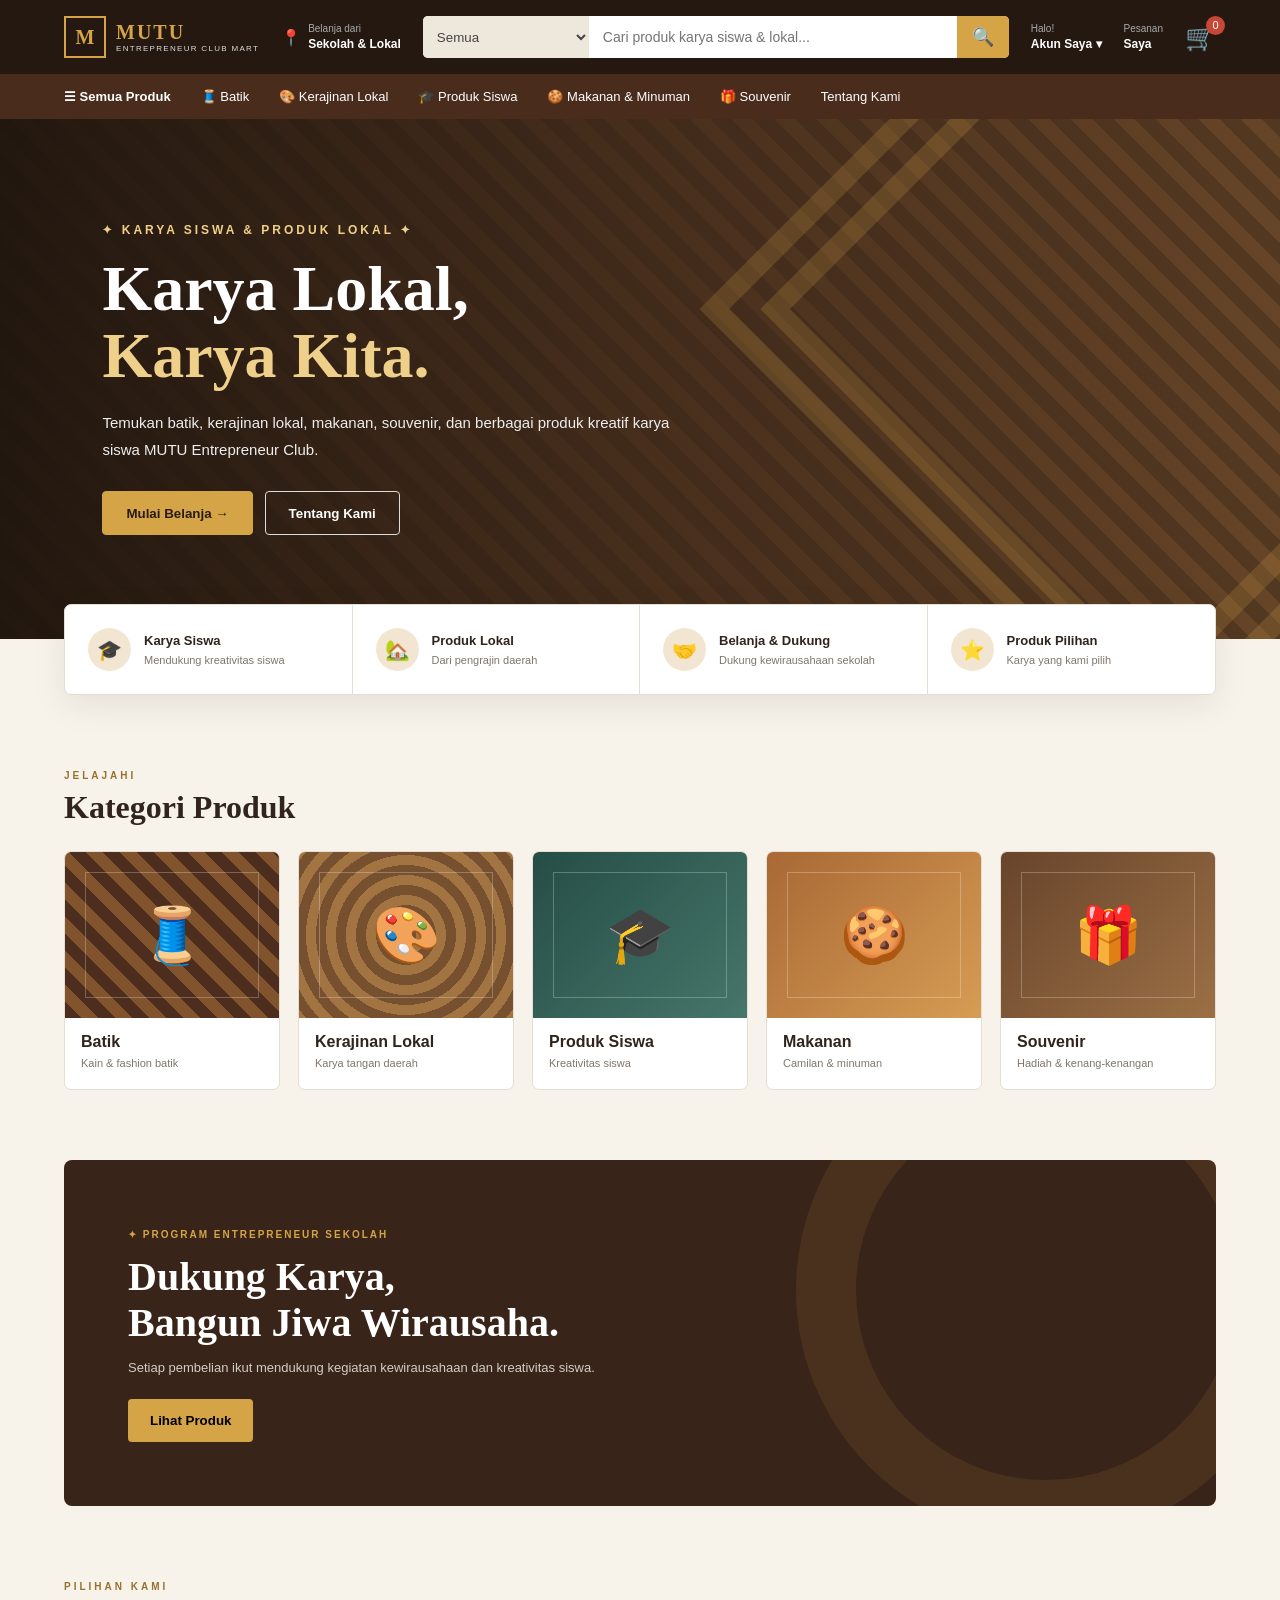
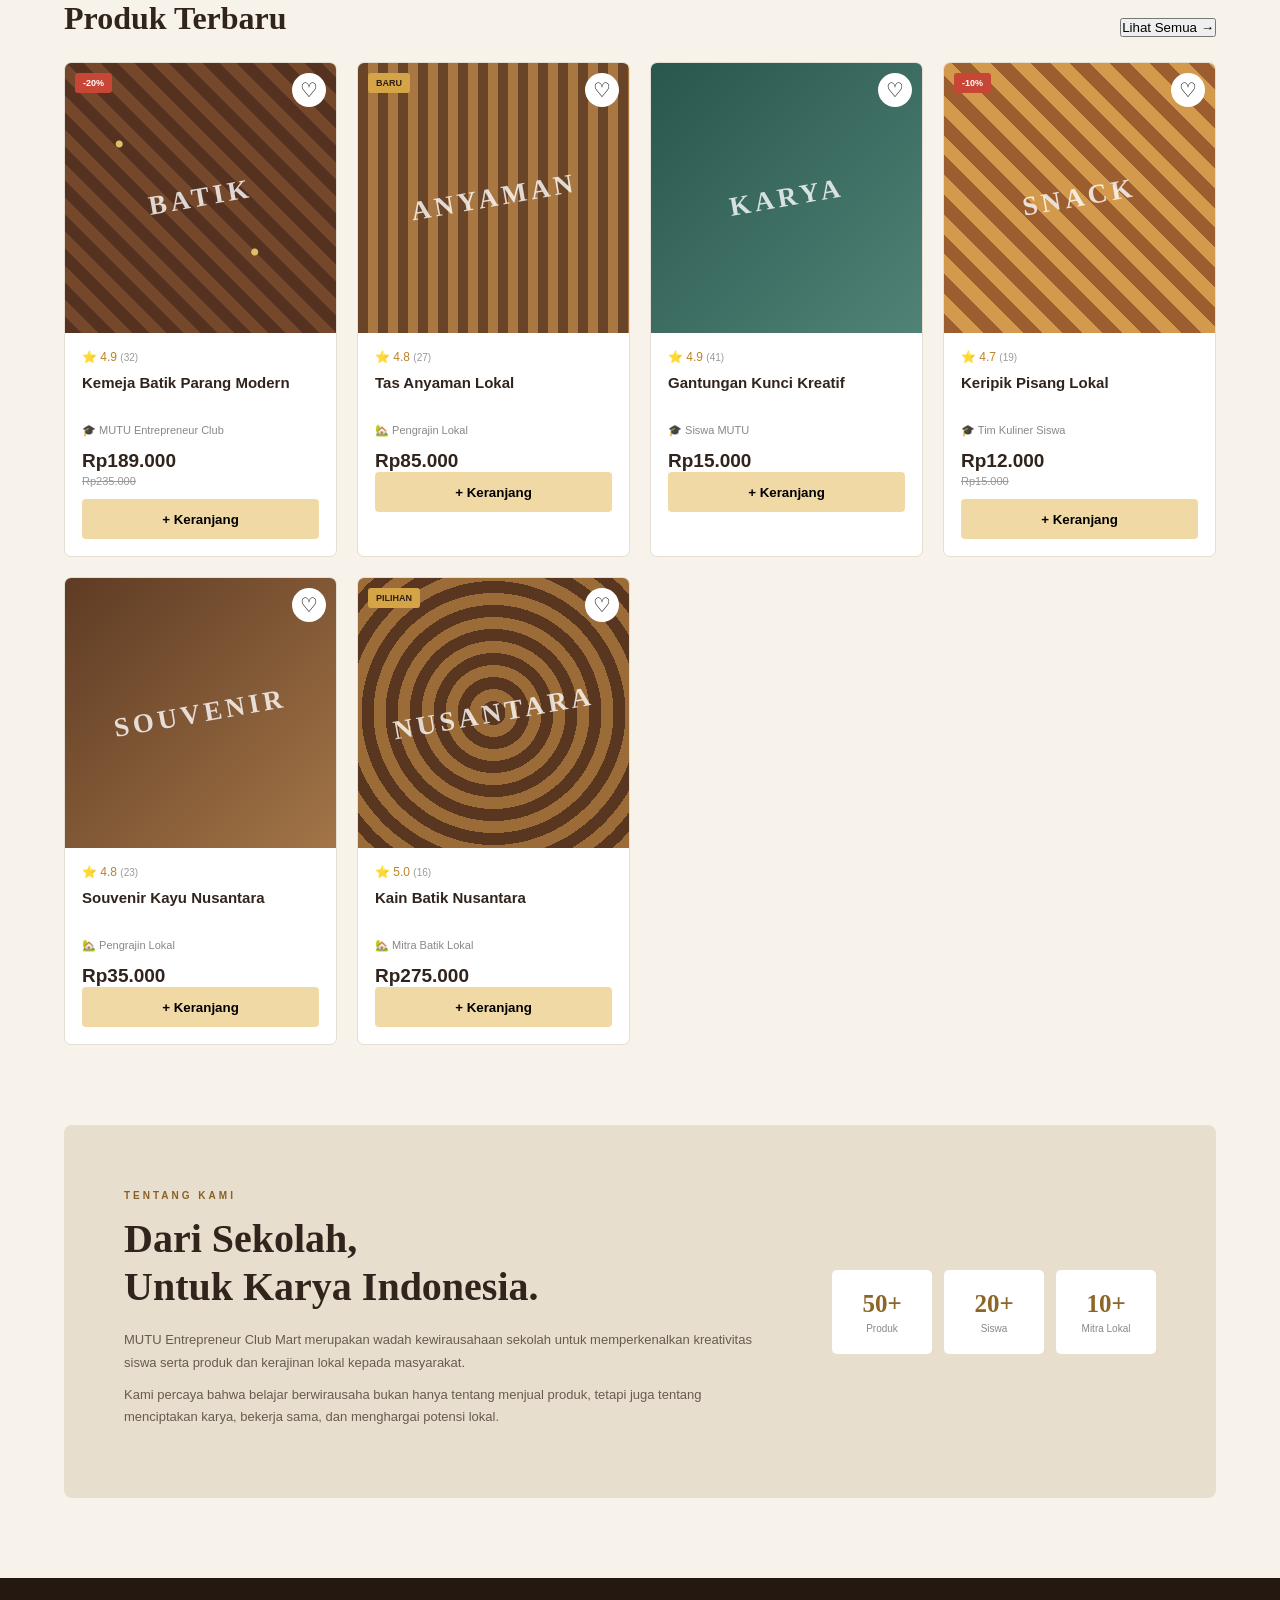
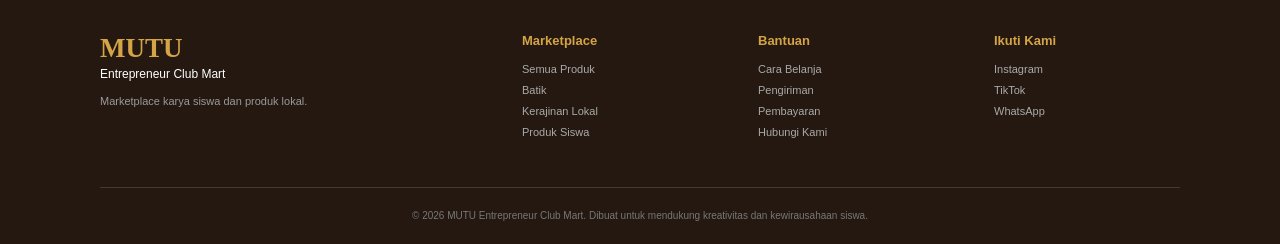
==== main.html @ e26b4f74 "Add files via upload" ====
<!DOCTYPE html>
<html lang="id">
<head>
    <meta charset="UTF-8">
    <meta name="viewport" content="width=device-width, initial-scale=1.0">

    <title>MUTU Entrepreneur Club Mart</title>

    <link rel="stylesheet" href="main.css">
</head>

<body>

<!-- ================= HEADER ================= -->

<header class="header">

    <div class="logo">
        <div class="logo-icon">M</div>

        <div>
            <h1>MUTU</h1>
            <span>ENTREPRENEUR CLUB MART</span>
        </div>
    </div>


    <div class="location">
        📍
        <div>
            <small>Belanja dari</small>
            <strong>Sekolah & Lokal</strong>
        </div>
    </div>


    <div class="search-box">

        <select id="categorySelect">

            <option value="all">
                Semua
            </option>

            <option value="batik">
                Batik
            </option>

            <option value="kerajinan">
                Kerajinan Lokal
            </option>

            <option value="siswa">
                Produk Siswa
            </option>

            <option value="makanan">
                Makanan & Minuman
            </option>

            <option value="souvenir">
                Souvenir
            </option>

        </select>

        <input
            type="text"
            id="searchInput"
            placeholder="Cari produk karya siswa & lokal..."
        >

        <button onclick="searchProducts()">
            🔍
        </button>

    </div>


    <div class="account">

        <small>Halo!</small>

        <strong>
            Akun Saya ▾
        </strong>

    </div>


    <div class="orders">

        <small>
            Pesanan
        </small>

        <strong>
            Saya
        </strong>

    </div>


    <button
        class="cart-button"
        onclick="openCart()"
    >

        🛒

        <span id="cartCount">
            0
        </span>

    </button>

</header>


<!-- ================= NAVBAR ================= -->

<nav class="navbar">

    <div
        class="nav-menu"
        onclick="scrollToSection('produk')"
    >
        ☰ Semua Produk
    </div>

    <div onclick="filterCategory('batik')">
        🧵 Batik
    </div>

    <div onclick="filterCategory('kerajinan')">
        🎨 Kerajinan Lokal
    </div>

    <div onclick="filterCategory('siswa')">
        🎓 Produk Siswa
    </div>

    <div onclick="filterCategory('makanan')">
        🍪 Makanan & Minuman
    </div>

    <div onclick="filterCategory('souvenir')">
        🎁 Souvenir
    </div>

    <div onclick="scrollToSection('tentang')">
        Tentang Kami
    </div>

</nav>


<!-- ================= HERO ================= -->

<section class="hero">

    <div class="hero-overlay"></div>

    <div class="hero-content">

        <div class="hero-label">
            ✦ KARYA SISWA & PRODUK LOKAL ✦
        </div>

        <h2>
            Karya Lokal,<br>
            <span>Karya Kita.</span>
        </h2>

        <p>
            Temukan batik, kerajinan lokal, makanan,
            souvenir, dan berbagai produk kreatif
            karya siswa MUTU Entrepreneur Club.
        </p>

        <div class="hero-buttons">

            <button
                class="primary-button"
                onclick="scrollToSection('produk')"
            >
                Mulai Belanja →
            </button>

            <button
                class="secondary-button"
                onclick="scrollToSection('tentang')"
            >
                Tentang Kami
            </button>

        </div>

    </div>

</section>


<!-- ================= FEATURES ================= -->

<section class="features">

    <div class="feature">

        <div class="feature-icon">
            🎓
        </div>

        <div>
            <strong>
                Karya Siswa
            </strong>

            <p>
                Mendukung kreativitas siswa
            </p>
        </div>

    </div>


    <div class="feature">

        <div class="feature-icon">
            🏡
        </div>

        <div>
            <strong>
                Produk Lokal
            </strong>

            <p>
                Dari pengrajin daerah
            </p>
        </div>

    </div>


    <div class="feature">

        <div class="feature-icon">
            🤝
        </div>

        <div>
            <strong>
                Belanja & Dukung
            </strong>

            <p>
                Dukung kewirausahaan sekolah
            </p>
        </div>

    </div>


    <div class="feature">

        <div class="feature-icon">
            ⭐
        </div>

        <div>
            <strong>
                Produk Pilihan
            </strong>

            <p>
                Karya yang kami pilih
            </p>
        </div>

    </div>

</section>


<!-- ================= CATEGORY ================= -->

<section class="section">

    <div class="section-title">

        <div>

            <span>
                JELAJAHI
            </span>

            <h2>
                Kategori Produk
            </h2>

        </div>

    </div>


    <div class="categories">

        <div
            class="category-card"
            onclick="filterCategory('batik')"
        >

            <div class="category-image batik-bg">
                🧵
            </div>

            <h3>
                Batik
            </h3>

            <p>
                Kain & fashion batik
            </p>

        </div>


        <div
            class="category-card"
            onclick="filterCategory('kerajinan')"
        >

            <div class="category-image craft-bg">
                🎨
            </div>

            <h3>
                Kerajinan Lokal
            </h3>

            <p>
                Karya tangan daerah
            </p>

        </div>


        <div
            class="category-card"
            onclick="filterCategory('siswa')"
        >

            <div class="category-image student-bg">
                🎓
            </div>

            <h3>
                Produk Siswa
            </h3>

            <p>
                Kreativitas siswa
            </p>

        </div>


        <div
            class="category-card"
            onclick="filterCategory('makanan')"
        >

            <div class="category-image food-bg">
                🍪
            </div>

            <h3>
                Makanan
            </h3>

            <p>
                Camilan & minuman
            </p>

        </div>


        <div
            class="category-card"
            onclick="filterCategory('souvenir')"
        >

            <div class="category-image souvenir-bg">
                🎁
            </div>

            <h3>
                Souvenir
            </h3>

            <p>
                Hadiah & kenang-kenangan
            </p>

        </div>

    </div>

</section>


<!-- ================= PROMO ================= -->

<section class="promo">

    <div class="promo-pattern"></div>

    <div class="promo-content">

        <span>
            ✦ PROGRAM ENTREPRENEUR SEKOLAH
        </span>

        <h2>
            Dukung Karya,<br>
            Bangun Jiwa Wirausaha.
        </h2>

        <p>
            Setiap pembelian ikut mendukung
            kegiatan kewirausahaan dan kreativitas
            siswa.
        </p>

        <button
            onclick="scrollToSection('produk')"
        >
            Lihat Produk
        </button>

    </div>

</section>


<!-- ================= PRODUCTS ================= -->

<section
    class="section"
    id="produk"
>

    <div class="section-title product-heading">

        <div>

            <span>
                PILIHAN KAMI
            </span>

            <h2>
                Produk Terbaru
            </h2>

        </div>

        <button
            class="view-all"
            onclick="showAllProducts()"
        >
            Lihat Semua →
        </button>

    </div>


    <div
        class="products"
        id="productList"
    >


        <!-- PRODUCT 1 -->

        <div
            class="product-card"
            data-category="batik"
            data-name="Batik Parang Modern"
        >

            <div class="product-image batik-product">

                <span class="discount">
                    -20%
                </span>

                <button
                    class="favorite"
                    onclick="toggleFavorite(this)"
                >
                    ♡
                </button>

                <div class="product-art">
                    BATIK
                </div>

            </div>

            <div class="product-info">

                <div class="rating">
                    ⭐ 4.9
                    <small>
                        (32)
                    </small>
                </div>

                <h3>
                    Kemeja Batik Parang Modern
                </h3>

                <p class="seller">
                    🎓 MUTU Entrepreneur Club
                </p>

                <div class="price">
                    Rp189.000
                </div>

                <div class="old-price">
                    Rp235.000
                </div>

                <button
                    class="add-cart"
                    onclick="addToCart(
                        'Kemeja Batik Parang Modern',
                        189000
                    )"
                >
                    + Keranjang
                </button>

            </div>

        </div>


        <!-- PRODUCT 2 -->

        <div
            class="product-card"
            data-category="kerajinan"
            data-name="Tas Anyaman Lokal"
        >

            <div class="product-image craft-product">

                <span class="new-label">
                    BARU
                </span>

                <button
                    class="favorite"
                    onclick="toggleFavorite(this)"
                >
                    ♡
                </button>

                <div class="product-art">
                    ANYAMAN
                </div>

            </div>

            <div class="product-info">

                <div class="rating">
                    ⭐ 4.8
                    <small>
                        (27)
                    </small>
                </div>

                <h3>
                    Tas Anyaman Lokal
                </h3>

                <p class="seller">
                    🏡 Pengrajin Lokal
                </p>

                <div class="price">
                    Rp85.000
                </div>

                <button
                    class="add-cart"
                    onclick="addToCart(
                        'Tas Anyaman Lokal',
                        85000
                    )"
                >
                    + Keranjang
                </button>

            </div>

        </div>


        <!-- PRODUCT 3 -->

        <div
            class="product-card"
            data-category="siswa"
            data-name="Gantungan Kunci Kreatif"
        >

            <div class="product-image student-product">

                <button
                    class="favorite"
                    onclick="toggleFavorite(this)"
                >
                    ♡
                </button>

                <div class="product-art">
                    KARYA
                </div>

            </div>

            <div class="product-info">

                <div class="rating">
                    ⭐ 4.9
                    <small>
                        (41)
                    </small>
                </div>

                <h3>
                    Gantungan Kunci Kreatif
                </h3>

                <p class="seller">
                    🎓 Siswa MUTU
                </p>

                <div class="price">
                    Rp15.000
                </div>

                <button
                    class="add-cart"
                    onclick="addToCart(
                        'Gantungan Kunci Kreatif',
                        15000
                    )"
                >
                    + Keranjang
                </button>

            </div>

        </div>


        <!-- PRODUCT 4 -->

        <div
            class="product-card"
            data-category="makanan"
            data-name="Keripik Pisang Lokal"
        >

            <div class="product-image food-product">

                <span class="discount">
                    -10%
                </span>

                <button
                    class="favorite"
                    onclick="toggleFavorite(this)"
                >
                    ♡
                </button>

                <div class="product-art">
                    SNACK
                </div>

            </div>

            <div class="product-info">

                <div class="rating">
                    ⭐ 4.7
                    <small>
                        (19)
                    </small>
                </div>

                <h3>
                    Keripik Pisang Lokal
                </h3>

                <p class="seller">
                    🎓 Tim Kuliner Siswa
                </p>

                <div class="price">
                    Rp12.000
                </div>

                <div class="old-price">
                    Rp15.000
                </div>

                <button
                    class="add-cart"
                    onclick="addToCart(
                        'Keripik Pisang Lokal',
                        12000
                    )"
                >
                    + Keranjang
                </button>

            </div>

        </div>


        <!-- PRODUCT 5 -->

        <div
            class="product-card"
            data-category="souvenir"
            data-name="Souvenir Kayu"
        >

            <div class="product-image souvenir-product">

                <button
                    class="favorite"
                    onclick="toggleFavorite(this)"
                >
                    ♡
                </button>

                <div class="product-art">
                    SOUVENIR
                </div>

            </div>

            <div class="product-info">

                <div class="rating">
                    ⭐ 4.8
                    <small>
                        (23)
                    </small>
                </div>

                <h3>
                    Souvenir Kayu Nusantara
                </h3>

                <p class="seller">
                    🏡 Pengrajin Lokal
                </p>

                <div class="price">
                    Rp35.000
                </div>

                <button
                    class="add-cart"
                    onclick="addToCart(
                        'Souvenir Kayu Nusantara',
                        35000
                    )"
                >
                    + Keranjang
                </button>

            </div>

        </div>


        <!-- PRODUCT 6 -->

        <div
            class="product-card"
            data-category="batik"
            data-name="Kain Batik Nusantara"
        >

            <div class="product-image batik2-product">

                <span class="new-label">
                    PILIHAN
                </span>

                <button
                    class="favorite"
                    onclick="toggleFavorite(this)"
                >
                    ♡
                </button>

                <div class="product-art">
                    NUSANTARA
                </div>

            </div>

            <div class="product-info">

                <div class="rating">
                    ⭐ 5.0
                    <small>
                        (16)
                    </small>
                </div>

                <h3>
                    Kain Batik Nusantara
                </h3>

                <p class="seller">
                    🏡 Mitra Batik Lokal
                </p>

                <div class="price">
                    Rp275.000
                </div>

                <button
                    class="add-cart"
                    onclick="addToCart(
                        'Kain Batik Nusantara',
                        275000
                    )"
                >
                    + Keranjang
                </button>

            </div>

        </div>


    </div>

</section>


<!-- ================= ABOUT ================= -->

<section
    class="about"
    id="tentang"
>

    <div class="about-content">

        <span>
            TENTANG KAMI
        </span>

        <h2>
            Dari Sekolah,<br>
            Untuk Karya Indonesia.
        </h2>

        <p>
            MUTU Entrepreneur Club Mart merupakan wadah
            kewirausahaan sekolah untuk memperkenalkan
            kreativitas siswa serta produk dan kerajinan
            lokal kepada masyarakat.
        </p>

        <p>
            Kami percaya bahwa belajar berwirausaha bukan
            hanya tentang menjual produk, tetapi juga tentang
            menciptakan karya, bekerja sama, dan menghargai
            potensi lokal.
        </p>

    </div>

    <div class="about-stats">

        <div>
            <strong>
                50+
            </strong>

            <span>
                Produk
            </span>
        </div>

        <div>
            <strong>
                20+
            </strong>

            <span>
                Siswa
            </span>
        </div>

        <div>
            <strong>
                10+
            </strong>

            <span>
                Mitra Lokal
            </span>
        </div>

    </div>

</section>


<!-- ================= FOOTER ================= -->

<footer>

    <div class="footer-main">

        <div class="footer-brand">

            <h2>
                MUTU
            </h2>

            <p>
                Entrepreneur Club Mart
            </p>

            <small>
                Marketplace karya siswa
                dan produk lokal.
            </small>

        </div>


        <div>

            <h3>
                Marketplace
            </h3>

            <a href="#">
                Semua Produk
            </a>

            <a href="#">
                Batik
            </a>

            <a href="#">
                Kerajinan Lokal
            </a>

            <a href="#">
                Produk Siswa
            </a>

        </div>


        <div>

            <h3>
                Bantuan
            </h3>

            <a href="#">
                Cara Belanja
            </a>

            <a href="#">
                Pengiriman
            </a>

            <a href="#">
                Pembayaran
            </a>

            <a href="#">
                Hubungi Kami
            </a>

        </div>


        <div>

            <h3>
                Ikuti Kami
            </h3>

            <a href="#">
                Instagram
            </a>

            <a href="#">
                TikTok
            </a>

            <a href="#">
                WhatsApp
            </a>

        </div>

    </div>


    <div class="footer-bottom">

        © 2026 MUTU Entrepreneur Club Mart.
        Dibuat untuk mendukung kreativitas dan
        kewirausahaan siswa.

    </div>

</footer>


<!-- ================= CART ================= -->

<div
    class="cart-modal"
    id="cartModal"
>

    <div class="cart-panel">

        <div class="cart-header">

            <h2>
                🛒 Keranjang
            </h2>

            <button onclick="closeCart()">
                ✕
            </button>

        </div>


        <div
            class="cart-items"
            id="cartItems"
        >

            <div class="empty-cart">

                <div>
                    🛒
                </div>

                <p>
                    Keranjang masih kosong.
                </p>

            </div>

        </div>


        <div class="cart-footer">

            <div class="cart-total">

                <span>
                    Total
                </span>

                <strong id="cartTotal">
                    Rp0
                </strong>

            </div>

            <button
                class="checkout"
                onclick="checkout()"
            >
                Lanjut Checkout
            </button>

        </div>

    </div>

</div>


<script src="main.js"></script>

</body>
</html>
---- main.css ----
* {
    margin: 0;
    padding: 0;
    box-sizing: border-box;
}

:root {
    --dark: #241810;
    --brown: #4a2c1d;
    --brown-light: #70452d;
    --gold: #d5a447;
    --gold-light: #efd08a;
    --cream: #f7f3eb;
    --white: #ffffff;
    --text: #30241c;
    --muted: #81766c;
    --border: #e5ded4;
}

html {
    scroll-behavior: smooth;
}

body {
    font-family: Arial, Helvetica, sans-serif;
    background: var(--cream);
    color: var(--text);
    overflow-x: hidden;
}

button,
input,
select {
    font-family: inherit;
}

button {
    -webkit-tap-highlight-color: transparent;
}

img {
    max-width: 100%;
    display: block;
}


/* =====================================================
   HEADER
===================================================== */

.header {
    min-height: 74px;

    background: var(--dark);
    color: white;

    display: flex;
    align-items: center;

    gap: 22px;

    padding: 12px clamp(15px, 5vw, 70px);
}


/* LOGO */

.logo {
    display: flex;
    align-items: center;
    gap: 10px;

    flex-shrink: 0;
}

.logo-icon {
    width: 42px;
    height: 42px;

    border: 2px solid var(--gold);

    color: var(--gold);

    display: flex;
    align-items: center;
    justify-content: center;

    font-family: Georgia, serif;
    font-weight: bold;
    font-size: 20px;
}

.logo h1 {
    font-family: Georgia, serif;

    font-size: 20px;

    color: var(--gold);

    letter-spacing: 2px;
}

.logo span {
    display: block;

    font-size: 8px;

    letter-spacing: 1.3px;

    color: #ddd;

    white-space: nowrap;
}


/* LOCATION */

.location {
    display: flex;

    align-items: center;

    gap: 7px;

    white-space: nowrap;

    flex-shrink: 0;
}

.location small,
.account small,
.orders small {
    display: block;

    color: #aaa;

    font-size: 10px;
}

.location strong,
.account strong,
.orders strong {
    font-size: 12px;
}


/* SEARCH */

.search-box {
    height: 42px;

    flex: 1;

    min-width: 150px;

    background: white;

    display: flex;

    border-radius: 5px;

    overflow: hidden;
}

.search-box select {
    border: none;

    background: #eee8dc;

    padding: 0 10px;

    color: #444;

    outline: none;

    cursor: pointer;
}

.search-box input {
    flex: 1;

    min-width: 0;

    border: none;

    outline: none;

    padding: 0 14px;

    font-size: 14px;
}

.search-box button {
    width: 52px;

    flex-shrink: 0;

    border: none;

    background: var(--gold);

    cursor: pointer;

    font-size: 18px;
}

.search-box button:hover {
    background: var(--gold-light);
}


/* ACCOUNT */

.account,
.orders {
    white-space: nowrap;

    flex-shrink: 0;
}


/* CART */

.cart-button {
    position: relative;

    background: none;

    border: none;

    color: white;

    font-size: 25px;

    cursor: pointer;

    flex-shrink: 0;
}

.cart-button span {
    position: absolute;

    top: -7px;
    right: -9px;

    width: 19px;
    height: 19px;

    background: #c74736;

    color: white;

    border-radius: 50%;

    font-size: 11px;

    display: flex;
    align-items: center;
    justify-content: center;
}


/* =====================================================
   NAVBAR
===================================================== */

.navbar {
    min-height: 45px;

    background: var(--brown);

    color: white;

    display: flex;

    align-items: center;

    gap: 30px;

    padding: 0 clamp(15px, 5vw, 70px);

    font-size: 13px;

    overflow-x: auto;

    white-space: nowrap;

    scrollbar-width: none;
}

.navbar::-webkit-scrollbar {
    display: none;
}

.navbar div {
    cursor: pointer;

    padding: 14px 0;
}

.navbar div:hover {
    color: var(--gold-light);
}

.nav-menu {
    font-weight: bold;
}


/* =====================================================
   HERO
===================================================== */

.hero {
    min-height: clamp(360px, 45vw, 520px);

    position: relative;

    overflow: hidden;

    display: flex;

    align-items: center;

    padding:
        clamp(45px, 7vw, 80px)
        clamp(20px, 8vw, 120px);

    color: white;

    background:
        linear-gradient(
            90deg,
            rgba(31, 21, 14, .96),
            rgba(53, 34, 22, .75),
            rgba(60, 40, 25, .35)
        ),
        repeating-linear-gradient(
            45deg,
            #604126 0px,
            #604126 15px,
            #7d542f 15px,
            #7d542f 30px
        );
}

.hero::after {
    content: "";

    position: absolute;

    width: clamp(300px, 40vw, 600px);
    height: clamp(300px, 40vw, 600px);

    right: -15%;
    top: -25%;

    border: clamp(35px, 5vw, 70px)
        double
        rgba(213, 164, 71, .2);

    transform: rotate(45deg);
}

.hero-content {
    width: 100%;

    max-width: 650px;

    position: relative;

    z-index: 2;
}

.hero-label {
    color: var(--gold-light);

    font-size: clamp(9px, 1vw, 12px);

    letter-spacing: clamp(1.5px, .3vw, 3px);

    font-weight: bold;

    margin-bottom: 18px;
}

.hero h2 {
    font-family: Georgia, serif;

    font-size: clamp(38px, 5vw, 64px);

    line-height: 1.05;

    margin-bottom: 20px;
}

.hero h2 span {
    color: var(--gold-light);
}

.hero p {
    max-width: 570px;

    line-height: 1.8;

    color: #eee;

    font-size: clamp(13px, 1.3vw, 15px);

    margin-bottom: 28px;
}

.hero-buttons {
    display: flex;

    flex-wrap: wrap;

    gap: 12px;
}

.primary-button,
.secondary-button {
    min-height: 44px;

    padding: 12px 23px;

    border-radius: 4px;

    cursor: pointer;

    font-weight: bold;
}

.primary-button {
    background: var(--gold);

    border: 1px solid var(--gold);

    color: #281b11;
}

.secondary-button {
    background: transparent;

    border: 1px solid #ddd;

    color: white;
}


/* =====================================================
   FEATURES
===================================================== */

.features {
    width: min(90%, 1250px);

    margin: -35px auto 50px;

    background: white;

    position: relative;

    z-index: 5;

    display: grid;

    grid-template-columns: repeat(4, 1fr);

    border-radius: 7px;

    box-shadow:
        0 10px 35px rgba(0,0,0,.08);

    border: 1px solid var(--border);

    overflow: hidden;
}

.feature {
    display: flex;

    align-items: center;

    gap: 13px;

    padding: 23px;

    border-right: 1px solid var(--border);
}

.feature:last-child {
    border-right: none;
}

.feature-icon {
    width: 43px;
    height: 43px;

    flex-shrink: 0;

    background: #f2e6d2;

    border-radius: 50%;

    display: flex;

    align-items: center;
    justify-content: center;

    font-size: 20px;
}

.feature strong {
    font-size: 13px;
}

.feature p {
    color: var(--muted);

    font-size: 11px;

    margin-top: 4px;

    line-height: 1.4;
}


/* =====================================================
   SECTION
===================================================== */

.section {
    width: min(90%, 1250px);

    margin:
        clamp(40px, 6vw, 70px)
        auto;
}

.section-title {
    display: flex;

    justify-content: space-between;

    align-items: end;

    gap: 20px;

    margin-bottom: 25px;
}

.section-title span {
    color: #98702f;

    font-size: 10px;

    font-weight: bold;

    letter-spacing: 3px;
}

.section-title h2 {
    font-family: Georgia, serif;

    font-size: clamp(25px, 3vw, 32px);

    margin-top: 6px;
}


/* =====================================================
   CATEGORIES
===================================================== */

.categories {
    display: grid;

    grid-template-columns:
        repeat(5, minmax(0, 1fr));

    gap: 18px;
}

.category-card {
    min-width: 0;

    background: white;

    border: 1px solid var(--border);

    border-radius: 7px;

    overflow: hidden;

    cursor: pointer;

    transition: .25s;
}

.category-card:hover {
    transform: translateY(-5px);

    box-shadow:
        0 12px 30px rgba(0,0,0,.09);
}

.category-image {
    height: clamp(130px, 13vw, 170px);

    display: flex;

    align-items: center;

    justify-content: center;

    font-size: clamp(42px, 5vw, 55px);

    position: relative;
}

.category-image::after {
    content: "";

    position: absolute;

    inset: 20px;

    border: 1px solid rgba(255,255,255,.25);
}

.batik-bg {
    background:
        repeating-linear-gradient(
            45deg,
            #4d2d1d 0 12px,
            #81542d 12px 24px
        );
}

.craft-bg {
    background:
        repeating-radial-gradient(
            circle,
            #76502f 0 10px,
            #a17442 10px 20px
        );
}

.student-bg {
    background:
        linear-gradient(
            135deg,
            #244d46,
            #47766a
        );
}

.food-bg {
    background:
        linear-gradient(
            135deg,
            #a96835,
            #d69d54
        );
}

.souvenir-bg {
    background:
        linear-gradient(
            135deg,
            #68442b,
            #9b7045
        );
}

.category-card h3 {
    font-size: 16px;

    padding: 15px 16px 4px;
}

.category-card p {
    color: var(--muted);

    font-size: 11px;

    padding: 0 16px 17px;

    line-height: 1.5;
}


/* =====================================================
   PROMO
===================================================== */

.promo {
    width: min(90%, 1250px);

    min-height: 300px;

    margin: 60px auto;

    position: relative;

    overflow: hidden;

    border-radius: 8px;

    background: #392419;

    color: white;

    display: flex;

    align-items: center;

    padding:
        clamp(35px, 5vw, 65px);
}

.promo-pattern {
    position: absolute;

    right: -80px;
    top: -120px;

    width: 500px;
    height: 500px;

    border-radius: 50%;

    border: 60px solid rgba(213,164,71,.1);
}

.promo-content {
    position: relative;

    z-index: 2;
}

.promo-content span {
    color: var(--gold);

    font-size: 10px;

    letter-spacing: 2px;

    font-weight: bold;
}

.promo-content h2 {
    font-family: Georgia, serif;

    font-size: clamp(28px, 4vw, 40px);

    line-height: 1.15;

    margin: 12px 0;
}

.promo-content p {
    color: #d4cdc6;

    max-width: 500px;

    line-height: 1.6;

    font-size: 13px;

    margin-bottom: 20px;
}

.promo-content button {
    min-height: 43px;

    border: none;

    background: var(--gold);

    padding: 12px 22px;

    border-radius: 4px;

    font-weight: bold;

    cursor: pointer;
}


/* =====================================================
   PRODUCTS
===================================================== */

.products {
    display: grid;

    grid-template-columns:
        repeat(4, minmax(0, 1fr));

    gap: 20px;
}

.product-card {
    min-width: 0;

    background: white;

    border: 1px solid var(--border);

    border-radius: 7px;

    overflow: hidden;

    transition: .25s;
}

.product-card:hover {
    transform: translateY(-4px);

    box-shadow:
        0 12px 30px rgba(0,0,0,.08);
}

.product-image {
    height: clamp(210px, 23vw, 270px);

    position: relative;

    display: flex;

    align-items: center;

    justify-content: center;

    overflow: hidden;
}

.batik-product {
    background:
        radial-gradient(
            circle at 20% 30%,
            #e0bd69 3px,
            transparent 4px
        ),
        radial-gradient(
            circle at 70% 70%,
            #e0bd69 3px,
            transparent 4px
        ),
        repeating-linear-gradient(
            45deg,
            #55321f 0 12px,
            #76482b 12px 24px
        );
}

.craft-product {
    background:
        repeating-linear-gradient(
            90deg,
            #694426 0 10px,
            #a97842 10px 20px
        );
}

.student-product {
    background:
        linear-gradient(
            135deg,
            #29564e,
            #508376
        );
}

.food-product {
    background:
        repeating-linear-gradient(
            45deg,
            #9c5e2e 0 14px,
            #d39a4d 14px 28px
        );
}

.souvenir-product {
    background:
        linear-gradient(
            135deg,
            #5e3b24,
            #a37547
        );
}

.batik2-product {
    background:
        repeating-radial-gradient(
            circle,
            #593620 0 12px,
            #9b6c37 12px 24px
        );
}

.product-art {
    color: rgba(255,255,255,.8);

    font-family: Georgia, serif;

    font-size: clamp(20px, 2.5vw, 27px);

    font-weight: bold;

    letter-spacing: 4px;

    transform: rotate(-10deg);

    text-align: center;
}

.discount,
.new-label {
    position: absolute;

    top: 10px;
    left: 10px;

    padding: 5px 8px;

    border-radius: 3px;

    font-size: 9px;

    font-weight: bold;

    z-index: 2;
}

.discount {
    background: #c84636;

    color: white;
}

.new-label {
    background: var(--gold);

    color: #302012;
}

.favorite {
    position: absolute;

    top: 10px;
    right: 10px;

    width: 34px;
    height: 34px;

    border-radius: 50%;

    border: none;

    background: white;

    font-size: 20px;

    cursor: pointer;

    z-index: 3;
}

.favorite.active {
    color: #c74736;
}

.product-info {
    padding: 17px;
}

.rating {
    color: #bd8326;

    font-size: 12px;

    margin-bottom: 8px;
}

.rating small {
    color: #999;
}

.product-info h3 {
    font-size: 15px;

    line-height: 1.4;

    min-height: 43px;
}

.seller {
    color: #888;

    font-size: 11px;

    margin: 8px 0 12px;

    line-height: 1.4;
}

.price {
    font-size: 19px;

    font-weight: bold;

    color: #30241c;
}

.old-price {
    color: #999;

    text-decoration: line-through;

    font-size: 11px;

    margin: 3px 0 12px;
}

.add-cart {
    width: 100%;

    min-height: 40px;

    padding: 9px;

    background: #f0d9a5;

    border: none;

    border-radius: 4px;

    font-weight: bold;

    cursor: pointer;

    transition: .2s;
}

.add-cart:hover {
    background: var(--gold);
}


/* =====================================================
   ABOUT
===================================================== */

.about {
    width: min(90%, 1250px);

    margin: 80px auto;

    background: #e8dece;

    border-radius: 8px;

    padding:
        clamp(30px, 5vw, 60px);

    display: flex;

    justify-content: space-between;

    align-items: center;

    gap: 50px;
}

.about-content {
    max-width: 650px;
}

.about-content > span {
    color: #896126;

    font-size: 10px;

    font-weight: bold;

    letter-spacing: 3px;
}

.about-content h2 {
    font-family: Georgia, serif;

    font-size: clamp(29px, 4vw, 40px);

    line-height: 1.2;

    margin: 12px 0 18px;
}

.about-content p {
    color: #675b50;

    line-height: 1.7;

    font-size: 13px;

    margin-bottom: 10px;
}

.about-stats {
    display: grid;

    grid-template-columns:
        repeat(3, 1fr);

    gap: 12px;

    flex-shrink: 0;
}

.about-stats div {
    min-width: 100px;

    text-align: center;

    background: white;

    padding: 20px 12px;

    border-radius: 5px;
}

.about-stats strong {
    display: block;

    color: #8d6526;

    font-family: Georgia, serif;

    font-size: 25px;
}

.about-stats span {
    display: block;

    color: #888;

    font-size: 10px;

    margin-top: 5px;
}


/* =====================================================
   FOOTER
===================================================== */

footer {
    background: var(--dark);

    color: white;

    margin-top: 80px;

    padding:
        55px
        clamp(20px, 8vw, 100px)
        20px;
}

.footer-main {
    display: grid;

    grid-template-columns:
        2fr 1fr 1fr 1fr;

    gap: 50px;

    padding-bottom: 40px;
}

.footer-brand h2 {
    color: var(--gold);

    font-family: Georgia, serif;

    font-size: 27px;
}

.footer-brand p {
    color: white;

    font-size: 12px;

    margin: 3px 0 10px;
}

.footer-brand small {
    color: #999;

    font-size: 11px;
}

footer h3 {
    color: var(--gold);

    font-size: 13px;

    margin-bottom: 15px;
}

footer a {
    display: block;

    color: #aaa;

    text-decoration: none;

    font-size: 11px;

    margin: 9px 0;
}

footer a:hover {
    color: white;
}

.footer-bottom {
    border-top: 1px solid #49382c;

    padding-top: 20px;

    text-align: center;

    color: #777;

    font-size: 10px;

    line-height: 1.6;
}


/* =====================================================
   CART
===================================================== */

.cart-modal {
    display: none;

    position: fixed;

    inset: 0;

    background: rgba(0,0,0,.6);

    z-index: 100;
}

.cart-panel {
    width: min(430px, 100%);

    height: 100%;

    background: white;

    position: absolute;

    right: 0;

    top: 0;

    display: flex;

    flex-direction: column;
}

.cart-header {
    padding: 22px;

    border-bottom: 1px solid var(--border);

    display: flex;

    justify-content: space-between;

    align-items: center;
}

.cart-header h2 {
    font-family: Georgia, serif;
}

.cart-header button {
    background: none;

    border: none;

    font-size: 20px;

    cursor: pointer;

    padding: 8px;
}

.cart-items {
    flex: 1;

    overflow-y: auto;

    padding: 20px;
}

.empty-cart {
    text-align: center;

    color: #888;

    margin-top: 100px;
}

.empty-cart div {
    font-size: 50px;

    margin-bottom: 15px;
}

.cart-item {
    display: flex;

    justify-content: space-between;

    gap: 10px;

    padding: 15px 0;

    border-bottom: 1px solid var(--border);
}

.cart-item h4 {
    font-size: 13px;

    line-height: 1.4;
}

.cart-item p {
    color: #9b702d;

    font-weight: bold;

    font-size: 13px;

    margin-top: 5px;
}

.remove-item {
    border: none;

    background: none;

    color: #c74736;

    cursor: pointer;

    padding: 8px;
}

.cart-footer {
    border-top: 1px solid var(--border);

    padding: 20px;
}

.cart-total {
    display: flex;

    justify-content: space-between;

    margin-bottom: 15px;

    font-size: 18px;
}

.checkout {
    width: 100%;

    min-height: 45px;

    padding: 13px;

    border: none;

    border-radius: 4px;

    background: var(--gold);

    font-weight: bold;

    cursor: pointer;
}


/* =====================================================
   TABLET
   768px - 1023px
===================================================== */

@media (max-width: 1023px) {

    .header {
        gap: 14px;
    }

    .location {
        display: none;
    }

    .account,
    .orders {
        display: none;
    }


    /* FEATURES */

    .features {
        grid-template-columns:
            repeat(2, 1fr);
    }

    .feature:nth-child(2) {
        border-right: none;
    }

    .feature:nth-child(-n+2) {
        border-bottom: 1px solid var(--border);
    }


    /* CATEGORY */

    .categories {
        grid-template-columns:
            repeat(3, 1fr);
    }


    /* PRODUCTS */

    .products {
        grid-template-columns:
            repeat(3, 1fr);
    }


    /* ABOUT */

    .about {
        flex-direction: column;

        align-items: flex-start;
    }

    .about-stats {
        width: 100%;
    }


    /* FOOTER */

    .footer-main {
        grid-template-columns:
            repeat(2, 1fr);
    }

}


/* =====================================================
   HP BESAR
   481px - 767px
===================================================== */

@media (max-width: 767px) {

    .header {
        padding: 12px 15px;

        flex-wrap: wrap;

        gap: 12px;
    }

    .logo {
        flex: 1;
    }

    .logo h1 {
        font-size: 18px;
    }

    .logo span {
        font-size: 7px;
    }


    .cart-button {
        margin-left: auto;
    }


    .search-box {
        order: 10;

        flex-basis: 100%;

        width: 100%;

        max-width: none;
    }


    .navbar {
        gap: 23px;

        font-size: 12px;
    }


    /* HERO */

    .hero {
        min-height: 430px;

        padding:
            55px
            25px;
    }

    .hero::after {
        opacity: .5;

        right: -35%;
    }

    .hero-content {
        max-width: 100%;
    }

    .hero h2 {
        font-size: 45px;
    }


    /* FEATURES */

    .features {
        width: 94%;

        margin-top: -25px;

        grid-template-columns:
            repeat(2, 1fr);
    }

    .feature {
        padding: 17px;

        gap: 9px;
    }

    .feature-icon {
        width: 37px;
        height: 37px;

        font-size: 17px;
    }


    /* SECTION */

    .section {
        width: 94%;
    }


    /* CATEGORY */

    .categories {
        grid-template-columns:
            repeat(2, 1fr);

        gap: 12px;
    }


    /* PROMO */

    .promo {
        width: 94%;

        padding: 35px 25px;

        min-height: 320px;
    }


    /* PRODUCTS */

    .products {
        grid-template-columns:
            repeat(2, 1fr);

        gap: 12px;
    }

    .product-image {
        height: 220px;
    }

    .product-info {
        padding: 13px;
    }

    .product-info h3 {
        font-size: 14px;
    }

    .price {
        font-size: 17px;
    }

    .seller {
        font-size: 10px;
    }


    /* ABOUT */

    .about {
        width: 94%;

        padding: 30px 24px;

        gap: 30px;
    }

    .about-stats {
        gap: 7px;
    }

    .about-stats div {
        min-width: 0;

        padding: 15px 7px;
    }


    /* FOOTER */

    footer {
        padding:
            45px
            20px
            20px;
    }

    .footer-main {
        gap: 35px;
    }

}


/* =====================================================
   HP KECIL
   <= 480px
===================================================== */

@media (max-width: 480px) {

    .header {
        padding: 10px 12px;
    }


    .logo-icon {
        width: 36px;
        height: 36px;

        font-size: 17px;
    }

    .logo h1 {
        font-size: 16px;
    }

    .logo span {
        display: none;
    }


    .search-box {
        height: 40px;
    }

    .search-box select {
        max-width: 75px;

        padding: 0 5px;

        font-size: 11px;
    }

    .search-box input {
        font-size: 12px;

        padding: 0 9px;
    }

    .search-box button {
        width: 44px;
    }


    /* NAV */

    .navbar {
        min-height: 42px;

        gap: 18px;
    }

    .navbar div {
        padding: 12px 0;
    }


    /* HERO */

    .hero {
        min-height: 440px;

        padding:
            45px
            20px;
    }

    .hero-label {
        font-size: 8px;

        letter-spacing: 1.5px;
    }

    .hero h2 {
        font-size: 39px;
    }

    .hero p {
        font-size: 13px;

        line-height: 1.7;
    }

    .hero-buttons {
        flex-direction: column;

        width: 100%;
    }

    .primary-button,
    .secondary-button {
        width: 100%;
    }


    /* FEATURES */

    .features {
        grid-template-columns: 1fr;

        margin-top: -20px;
    }

    .feature {
        border-right: none !important;

        border-bottom: 1px solid var(--border);
    }

    .feature:last-child {
        border-bottom: none;
    }


    /* SECTION */

    .section {
        margin: 45px auto;
    }

    .section-title {
        align-items: flex-start;

        flex-direction: column;

        gap: 10px;
    }

    .section-title h2 {
        font-size: 26px;
    }


    /* CATEGORY */

    .categories {
        grid-template-columns: 1fr 1fr;

        gap: 9px;
    }

    .category-image {
        height: 120px;

        font-size: 40px;
    }

    .category-image::after {
        inset: 12px;
    }

    .category-card h3 {
        font-size: 13px;

        padding:
            12px
            10px
            3px;
    }

    .category-card p {
        font-size: 9px;

        padding:
            0
            10px
            13px;
    }


    /* PROMO */

    .promo {
        width: 94%;

        min-height: 350px;

        padding: 30px 20px;
    }

    .promo-pattern {
        right: -230px;
    }

    .promo-content h2 {
        font-size: 29px;
    }

    .promo-content p {
        font-size: 12px;
    }


    /* PRODUCTS */

    .products {
        grid-template-columns: 1fr 1fr;

        gap: 9px;
    }

    .product-image {
        height: 170px;
    }

    .product-art {
        font-size: 16px;

        letter-spacing: 2px;
    }

    .discount,
    .new-label {
        top: 7px;
        left: 7px;

        padding: 4px 5px;

        font-size: 7px;
    }

    .favorite {
        top: 7px;
        right: 7px;

        width: 30px;
        height: 30px;

        font-size: 17px;
    }

    .product-info {
        padding: 10px;
    }

    .rating {
        font-size: 9px;
    }

    .product-info h3 {
        font-size: 12px;

        min-height: 50px;
    }

    .seller {
        font-size: 9px;

        min-height: 27px;
    }

    .price {
        font-size: 15px;
    }

    .old-price {
        font-size: 9px;
    }

    .add-cart {
        min-height: 37px;

        padding: 7px;

        font-size: 10px;
    }


    /* ABOUT */

    .about {
        padding: 28px 20px;
    }

    .about-content h2 {
        font-size: 29px;
    }

    .about-content p {
        font-size: 12px;
    }

    .about-stats {
        grid-template-columns:
            repeat(3, 1fr);
    }

    .about-stats strong {
        font-size: 20px;
    }

    .about-stats span {
        font-size: 8px;
    }


    /* FOOTER */

    .footer-main {
        grid-template-columns: 1fr;

        gap: 28px;
    }

    .footer-bottom {
        font-size: 9px;
    }


    /* CART */

    .cart-panel {
        width: 100%;
    }

    .cart-header {
        padding: 17px;
    }

    .cart-items {
        padding: 15px;
    }

    .cart-footer {
        padding: 15px;
    }

}


/* =====================================================
   MONITOR BESAR
   >= 1440px
===================================================== */

@media (min-width: 1440px) {

    .header {
        padding-left: 7%;
        padding-right: 7%;
    }

    .navbar {
        padding-left: 7%;
        padding-right: 7%;
    }

    .hero {
        padding-left: 10%;
    }

    .section,
    .features,
    .promo,
    .about {
        max-width: 1350px;
    }

    .products {
        gap: 25px;
    }

}
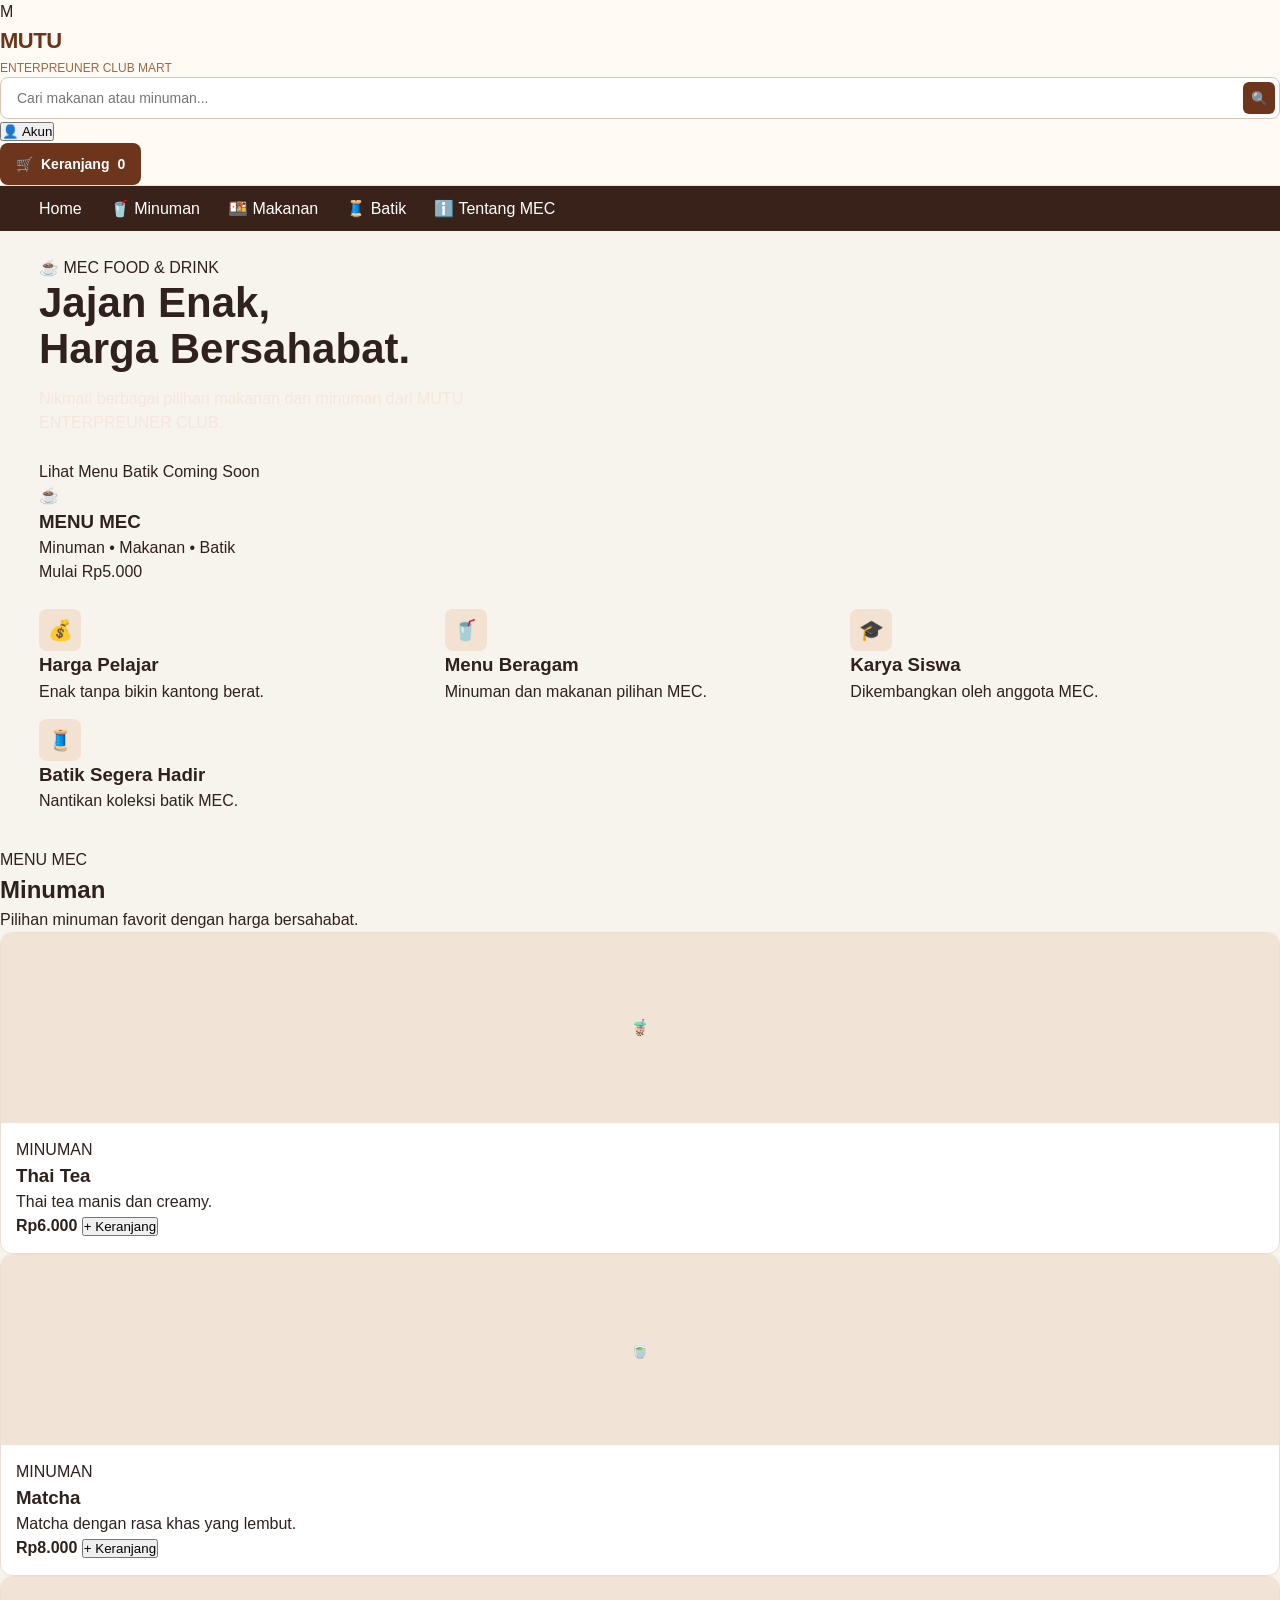
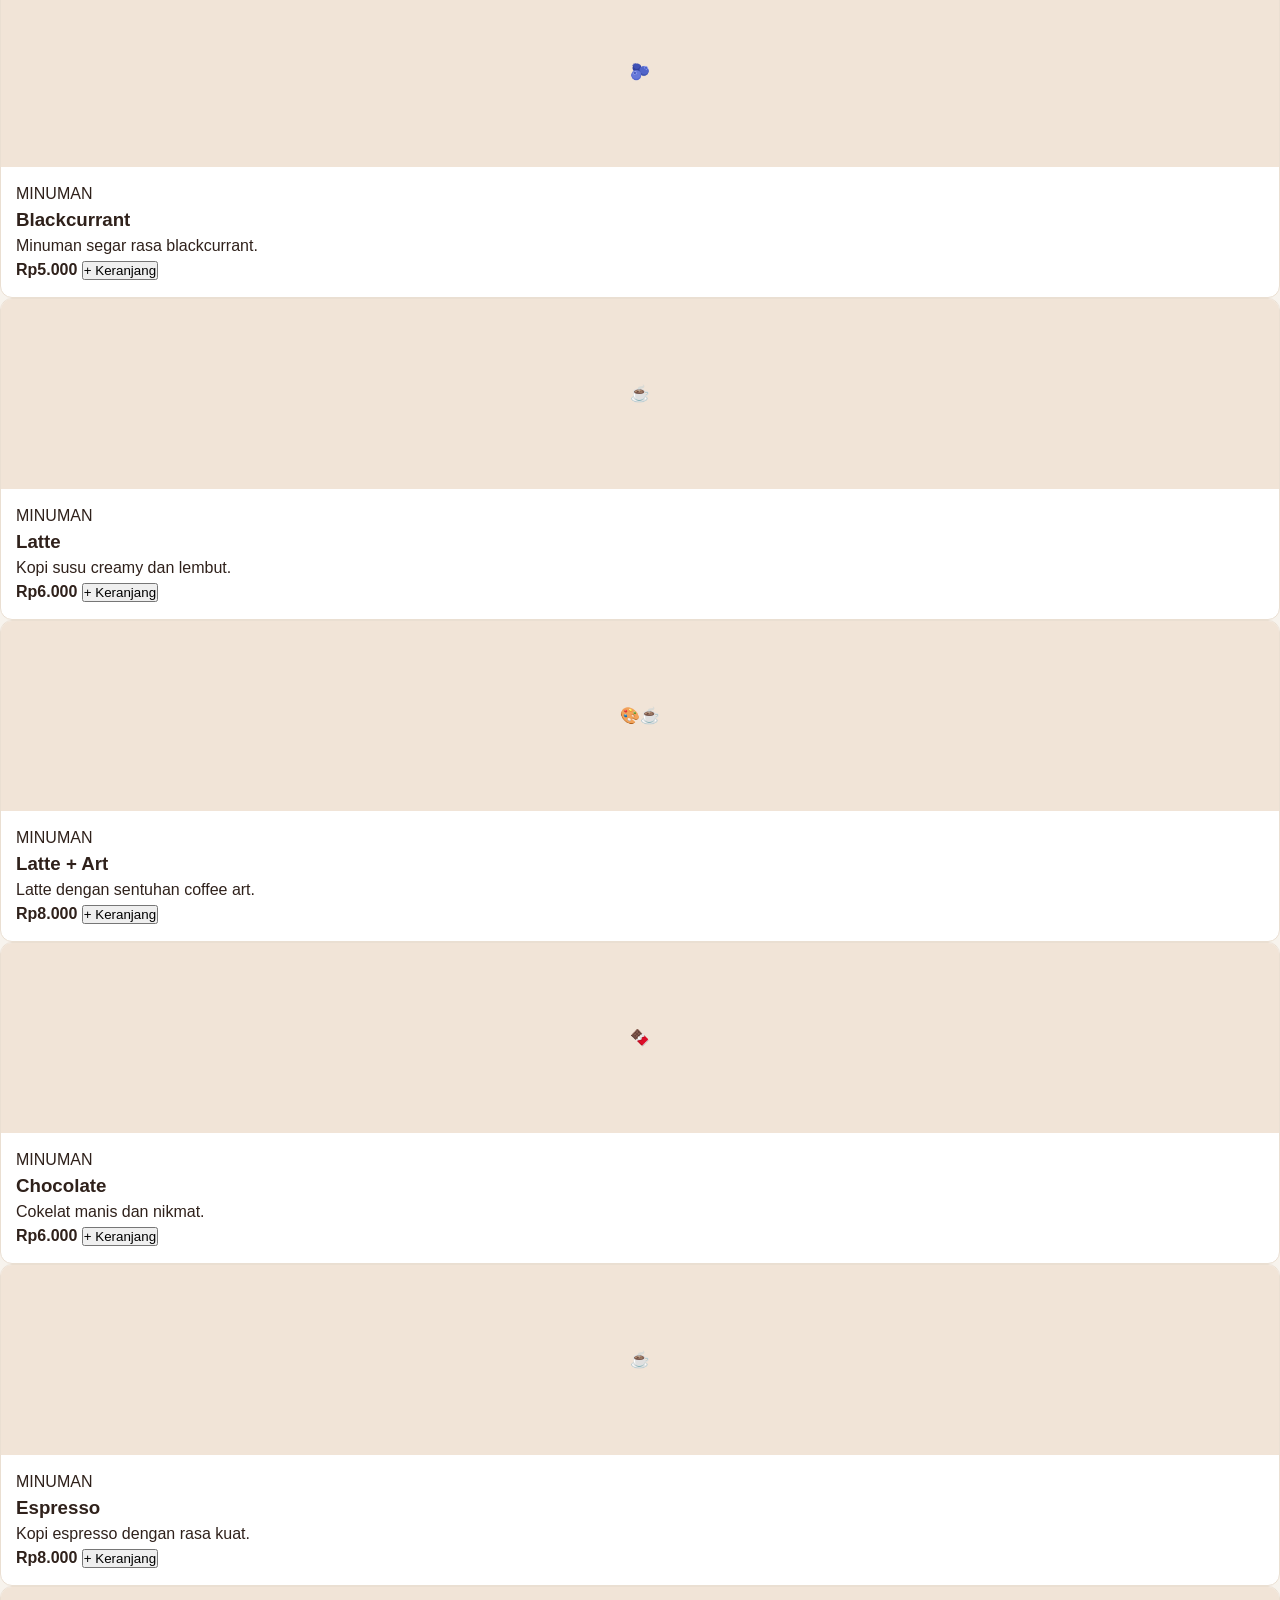
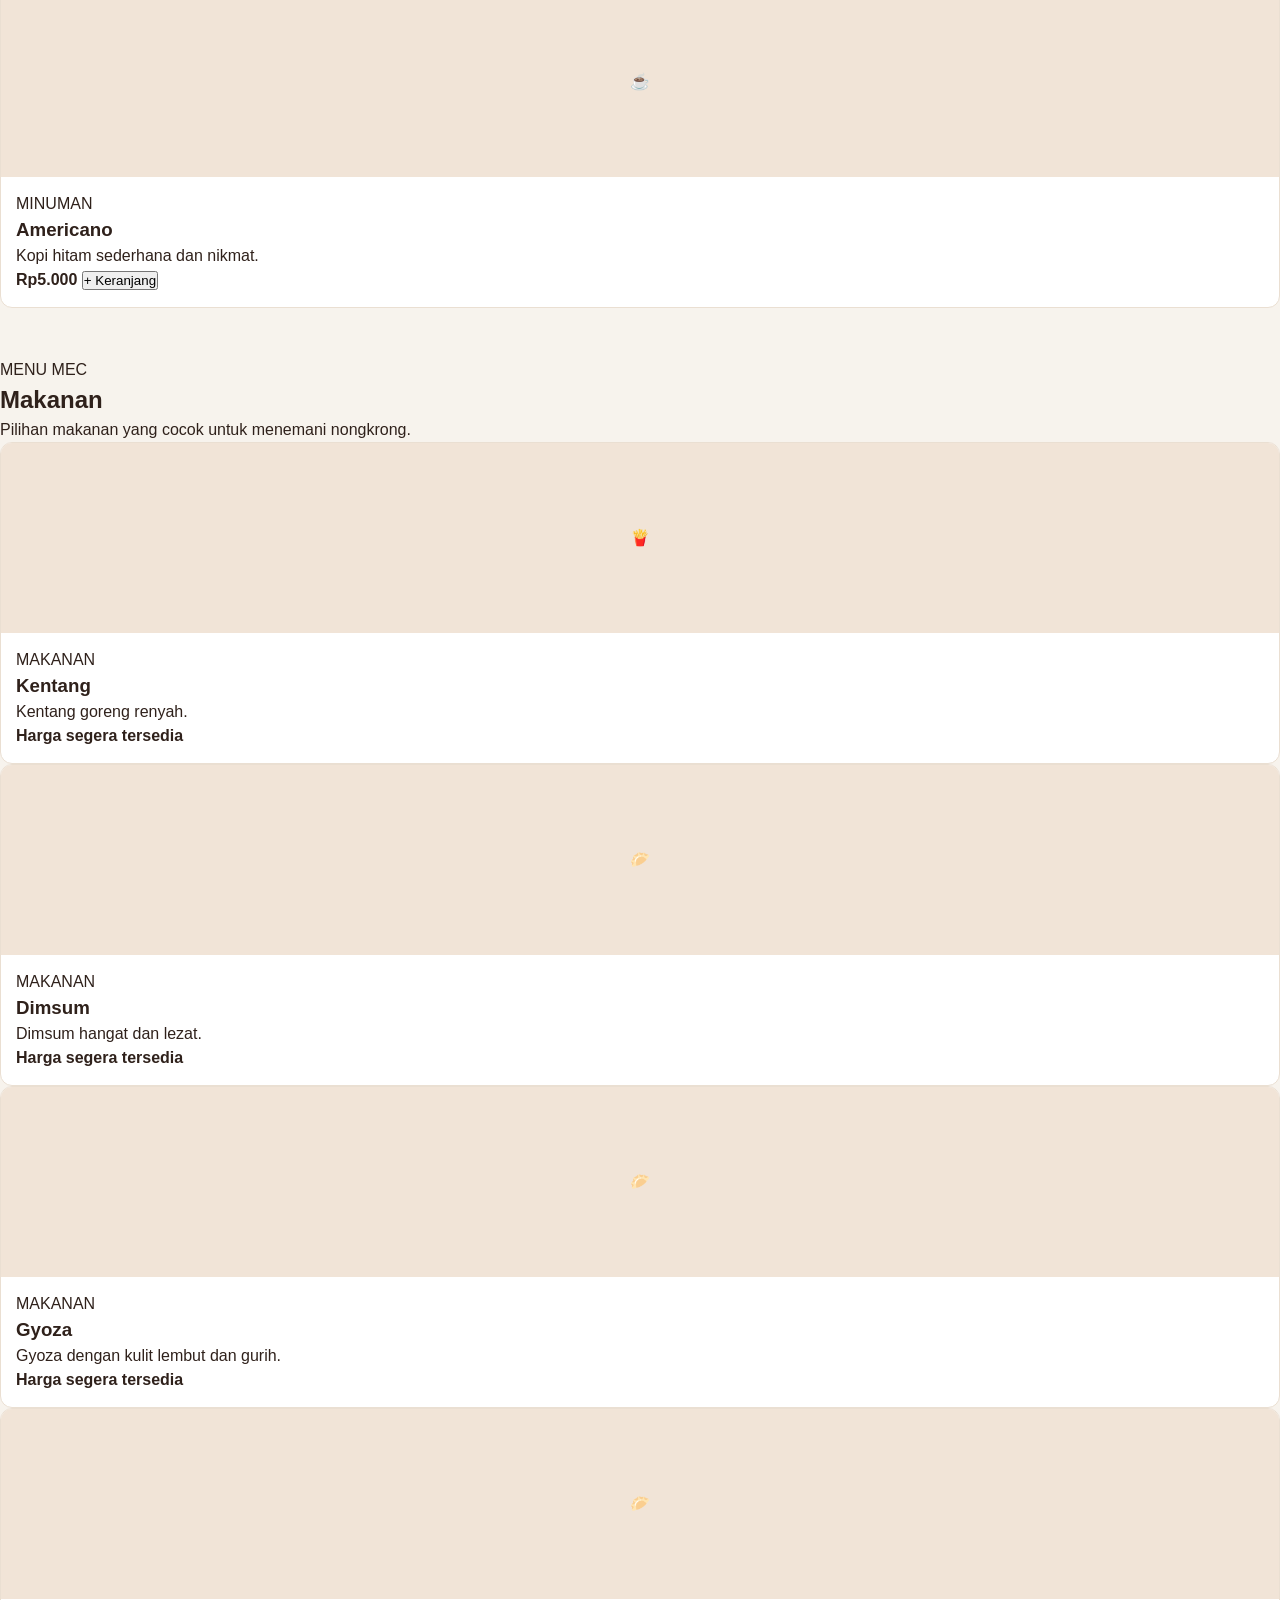
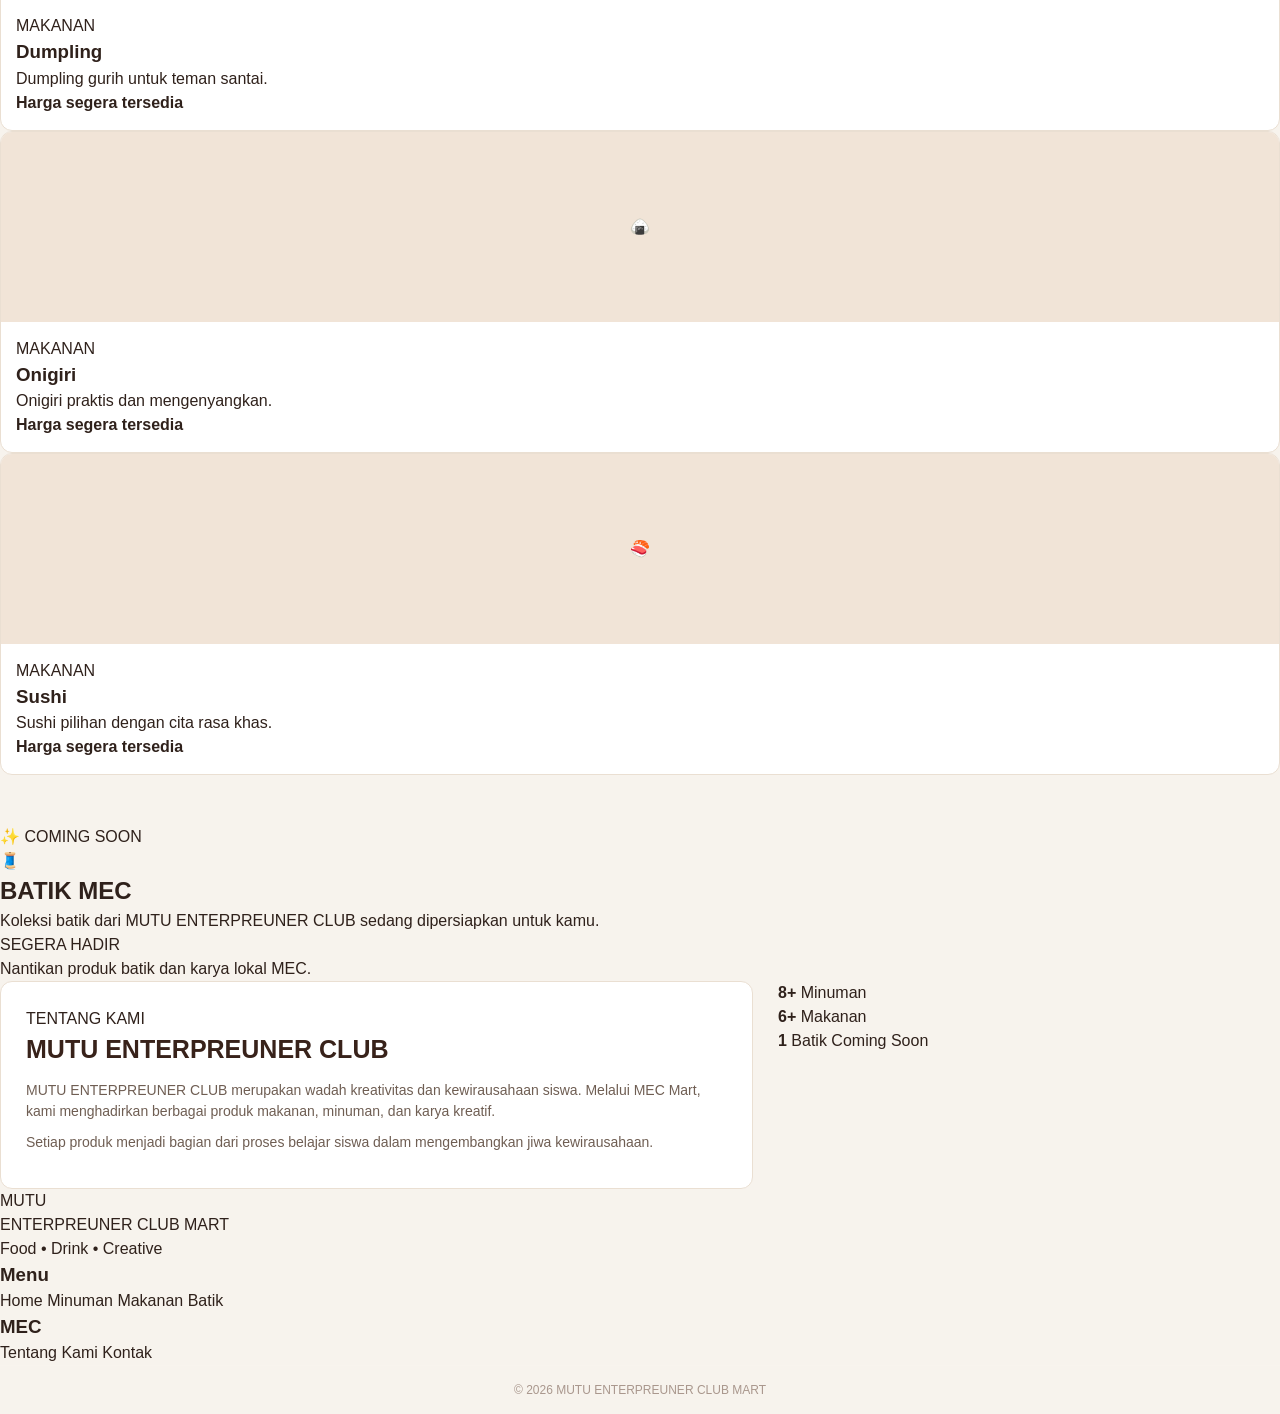
==== commit 5e5179bf: "Add files via upload" ====
--- a/main.html
+++ b/main.html
@@ -4,196 +4,164 @@
     <meta charset="UTF-8">
     <meta name="viewport" content="width=device-width, initial-scale=1.0">
 
-    <title>MUTU Entrepreneur Club Mart</title>
+    <title>MUTU ENTERPREUNER CLUB MART</title>
 
     <link rel="stylesheet" href="main.css">
 </head>
 
 <body>
 
-<!-- ================= HEADER ================= -->
+<!-- =====================================================
+     HEADER
+===================================================== -->
 
 <header class="header">
 
     <div class="logo">
-        <div class="logo-icon">M</div>
-
-        <div>
+
+        <div class="logo-icon">
+            M
+        </div>
+
+        <div class="logo-text">
             <h1>MUTU</h1>
-            <span>ENTREPRENEUR CLUB MART</span>
-        </div>
-    </div>
-
-
-    <div class="location">
-        📍
-        <div>
-            <small>Belanja dari</small>
-            <strong>Sekolah & Lokal</strong>
-        </div>
+            <span>ENTERPREUNER CLUB MART</span>
+        </div>
+
     </div>
 
 
     <div class="search-box">
-
-        <select id="categorySelect">
-
-            <option value="all">
-                Semua
-            </option>
-
-            <option value="batik">
-                Batik
-            </option>
-
-            <option value="kerajinan">
-                Kerajinan Lokal
-            </option>
-
-            <option value="siswa">
-                Produk Siswa
-            </option>
-
-            <option value="makanan">
-                Makanan & Minuman
-            </option>
-
-            <option value="souvenir">
-                Souvenir
-            </option>
-
-        </select>
 
         <input
             type="text"
             id="searchInput"
-            placeholder="Cari produk karya siswa & lokal..."
+            placeholder="Cari makanan atau minuman..."
+            onkeyup="searchProduct()"
         >
 
-        <button onclick="searchProducts()">
+        <button onclick="searchProduct()">
             🔍
         </button>
 
     </div>
 
 
-    <div class="account">
-
-        <small>Halo!</small>
-
-        <strong>
-            Akun Saya ▾
-        </strong>
-
-    </div>
-
-
-    <div class="orders">
-
-        <small>
-            Pesanan
-        </small>
-
-        <strong>
-            Saya
-        </strong>
-
-    </div>
-
-
-    <button
-        class="cart-button"
-        onclick="openCart()"
-    >
-
-        🛒
-
-        <span id="cartCount">
-            0
+    <div class="header-actions">
+
+        <button class="header-btn">
+            👤
+            <span>Akun</span>
+        </button>
+
+        <button
+            class="cart-btn"
+            onclick="openCart()"
+        >
+            🛒
+            <span>Keranjang</span>
+            <b id="cartCount">0</b>
+        </button>
+
+    </div>
+
+</header>
+
+
+<!-- =====================================================
+     NAVBAR
+===================================================== -->
+
+<nav class="navbar">
+
+    <div class="nav-container">
+
+        <a href="#home">Home</a>
+
+        <a href="#minuman">
+            🥤 Minuman
+        </a>
+
+        <a href="#makanan">
+            🍱 Makanan
+        </a>
+
+        <a href="#batik">
+            🧵 Batik
+        </a>
+
+        <a href="#tentang">
+            ℹ️ Tentang MEC
+        </a>
+
+    </div>
+
+</nav>
+
+
+<!-- =====================================================
+     HERO
+===================================================== -->
+
+<section class="hero" id="home">
+
+    <div class="hero-content">
+
+        <span class="hero-badge">
+            ☕ MEC FOOD & DRINK
         </span>
 
-    </button>
-
-</header>
-
-
-<!-- ================= NAVBAR ================= -->
-
-<nav class="navbar">
-
-    <div
-        class="nav-menu"
-        onclick="scrollToSection('produk')"
-    >
-        ☰ Semua Produk
-    </div>
-
-    <div onclick="filterCategory('batik')">
-        🧵 Batik
-    </div>
-
-    <div onclick="filterCategory('kerajinan')">
-        🎨 Kerajinan Lokal
-    </div>
-
-    <div onclick="filterCategory('siswa')">
-        🎓 Produk Siswa
-    </div>
-
-    <div onclick="filterCategory('makanan')">
-        🍪 Makanan & Minuman
-    </div>
-
-    <div onclick="filterCategory('souvenir')">
-        🎁 Souvenir
-    </div>
-
-    <div onclick="scrollToSection('tentang')">
-        Tentang Kami
-    </div>
-
-</nav>
-
-
-<!-- ================= HERO ================= -->
-
-<section class="hero">
-
-    <div class="hero-overlay"></div>
-
-    <div class="hero-content">
-
-        <div class="hero-label">
-            ✦ KARYA SISWA & PRODUK LOKAL ✦
-        </div>
-
         <h2>
-            Karya Lokal,<br>
-            <span>Karya Kita.</span>
+            Jajan Enak,
+            <br>
+
+            <span>
+                Harga Bersahabat.
+            </span>
         </h2>
 
         <p>
-            Temukan batik, kerajinan lokal, makanan,
-            souvenir, dan berbagai produk kreatif
-            karya siswa MUTU Entrepreneur Club.
+            Nikmati berbagai pilihan makanan dan minuman
+            dari MUTU ENTERPREUNER CLUB.
         </p>
 
         <div class="hero-buttons">
 
-            <button
+            <a
+                href="#minuman"
                 class="primary-button"
-                onclick="scrollToSection('produk')"
             >
-                Mulai Belanja →
-            </button>
-
-            <button
+                Lihat Menu
+            </a>
+
+            <a
+                href="#batik"
                 class="secondary-button"
-                onclick="scrollToSection('tentang')"
             >
-                Tentang Kami
-            </button>
-
+                Batik Coming Soon
+            </a>
+
+        </div>
+
+    </div>
+
+
+    <div class="hero-card">
+
+        <div class="hero-card-icon">
+            ☕
+        </div>
+
+        <h3>
+            MENU MEC
+        </h3>
+
+        <p>
+            Minuman • Makanan • Batik
+        </p>
+
+        <div class="hero-price">
+            Mulai Rp5.000
         </div>
 
     </div>
@@ -201,9 +169,43 @@
 </section>
 
 
-<!-- ================= FEATURES ================= -->
+<!-- =====================================================
+     INFO
+===================================================== -->
 
 <section class="features">
+
+    <div class="feature">
+
+        <div class="feature-icon">
+            💰
+        </div>
+
+        <div>
+            <h3>Harga Pelajar</h3>
+            <p>
+                Enak tanpa bikin kantong berat.
+            </p>
+        </div>
+
+    </div>
+
+
+    <div class="feature">
+
+        <div class="feature-icon">
+            🥤
+        </div>
+
+        <div>
+            <h3>Menu Beragam</h3>
+            <p>
+                Minuman dan makanan pilihan MEC.
+            </p>
+        </div>
+
+    </div>
+
 
     <div class="feature">
 
@@ -212,12 +214,9 @@
         </div>
 
         <div>
-            <strong>
-                Karya Siswa
-            </strong>
-
+            <h3>Karya Siswa</h3>
             <p>
-                Mendukung kreativitas siswa
+                Dikembangkan oleh anggota MEC.
             </p>
         </div>
 
@@ -227,644 +226,771 @@
     <div class="feature">
 
         <div class="feature-icon">
-            🏡
+            🧵
         </div>
 
         <div>
-            <strong>
-                Produk Lokal
-            </strong>
-
+            <h3>Batik Segera Hadir</h3>
             <p>
-                Dari pengrajin daerah
+                Nantikan koleksi batik MEC.
             </p>
         </div>
 
     </div>
 
-
-    <div class="feature">
-
-        <div class="feature-icon">
-            🤝
-        </div>
-
-        <div>
-            <strong>
-                Belanja & Dukung
-            </strong>
-
-            <p>
-                Dukung kewirausahaan sekolah
-            </p>
-        </div>
-
-    </div>
-
-
-    <div class="feature">
-
-        <div class="feature-icon">
-            ⭐
-        </div>
-
-        <div>
-            <strong>
-                Produk Pilihan
-            </strong>
-
-            <p>
-                Karya yang kami pilih
-            </p>
-        </div>
-
-    </div>
-
 </section>
 
 
-<!-- ================= CATEGORY ================= -->
-
-<section class="section">
-
-    <div class="section-title">
-
-        <div>
-
-            <span>
-                JELAJAHI
-            </span>
-
-            <h2>
-                Kategori Produk
-            </h2>
-
-        </div>
-
-    </div>
-
-
-    <div class="categories">
-
-        <div
-            class="category-card"
-            onclick="filterCategory('batik')"
-        >
-
-            <div class="category-image batik-bg">
-                🧵
-            </div>
-
-            <h3>
-                Batik
-            </h3>
-
-            <p>
-                Kain & fashion batik
-            </p>
-
-        </div>
-
-
-        <div
-            class="category-card"
-            onclick="filterCategory('kerajinan')"
-        >
-
-            <div class="category-image craft-bg">
-                🎨
-            </div>
-
-            <h3>
-                Kerajinan Lokal
-            </h3>
-
-            <p>
-                Karya tangan daerah
-            </p>
-
-        </div>
-
-
-        <div
-            class="category-card"
-            onclick="filterCategory('siswa')"
-        >
-
-            <div class="category-image student-bg">
-                🎓
-            </div>
-
-            <h3>
-                Produk Siswa
-            </h3>
-
-            <p>
-                Kreativitas siswa
-            </p>
-
-        </div>
-
-
-        <div
-            class="category-card"
-            onclick="filterCategory('makanan')"
-        >
-
-            <div class="category-image food-bg">
-                🍪
-            </div>
-
-            <h3>
-                Makanan
-            </h3>
-
-            <p>
-                Camilan & minuman
-            </p>
-
-        </div>
-
-
-        <div
-            class="category-card"
-            onclick="filterCategory('souvenir')"
-        >
-
-            <div class="category-image souvenir-bg">
-                🎁
-            </div>
-
-            <h3>
-                Souvenir
-            </h3>
-
-            <p>
-                Hadiah & kenang-kenangan
-            </p>
-
-        </div>
-
-    </div>
-
-</section>
-
-
-<!-- ================= PROMO ================= -->
-
-<section class="promo">
-
-    <div class="promo-pattern"></div>
-
-    <div class="promo-content">
-
-        <span>
-            ✦ PROGRAM ENTREPRENEUR SEKOLAH
-        </span>
-
-        <h2>
-            Dukung Karya,<br>
-            Bangun Jiwa Wirausaha.
-        </h2>
-
-        <p>
-            Setiap pembelian ikut mendukung
-            kegiatan kewirausahaan dan kreativitas
-            siswa.
-        </p>
-
-        <button
-            onclick="scrollToSection('produk')"
-        >
-            Lihat Produk
-        </button>
-
-    </div>
-
-</section>
-
-
-<!-- ================= PRODUCTS ================= -->
+<!-- =====================================================
+     MINUMAN
+===================================================== -->
 
 <section
     class="section"
-    id="produk"
+    id="minuman"
 >
 
-    <div class="section-title product-heading">
+    <div class="section-heading">
 
         <div>
-
-            <span>
-                PILIHAN KAMI
+            <span class="section-label">
+                MENU MEC
             </span>
 
             <h2>
-                Produk Terbaru
+                Minuman
             </h2>
 
-        </div>
-
-        <button
-            class="view-all"
-            onclick="showAllProducts()"
-        >
-            Lihat Semua →
-        </button>
-
-    </div>
-
-
-    <div
-        class="products"
-        id="productList"
-    >
-
-
-        <!-- PRODUCT 1 -->
+            <p>
+                Pilihan minuman favorit dengan harga bersahabat.
+            </p>
+        </div>
+
+    </div>
+
+
+    <div class="products">
+
+
+        <!-- THAI TEA -->
 
         <div
             class="product-card"
-            data-category="batik"
-            data-name="Batik Parang Modern"
+            data-name="Thai Tea"
+            data-category="minuman"
         >
 
-            <div class="product-image batik-product">
-
-                <span class="discount">
-                    -20%
-                </span>
-
-                <button
-                    class="favorite"
-                    onclick="toggleFavorite(this)"
-                >
-                    ♡
-                </button>
-
-                <div class="product-art">
-                    BATIK
-                </div>
+            <div class="product-image drink thai-tea">
+
+                <span class="product-emoji">
+                    🧋
+                </span>
 
             </div>
 
             <div class="product-info">
 
-                <div class="rating">
-                    ⭐ 4.9
-                    <small>
-                        (32)
-                    </small>
-                </div>
+                <span class="category">
+                    MINUMAN
+                </span>
 
                 <h3>
-                    Kemeja Batik Parang Modern
+                    Thai Tea
                 </h3>
 
-                <p class="seller">
-                    🎓 MUTU Entrepreneur Club
+                <p class="product-description">
+                    Thai tea manis dan creamy.
                 </p>
 
-                <div class="price">
-                    Rp189.000
-                </div>
-
-                <div class="old-price">
-                    Rp235.000
-                </div>
-
-                <button
-                    class="add-cart"
-                    onclick="addToCart(
-                        'Kemeja Batik Parang Modern',
-                        189000
-                    )"
-                >
-                    + Keranjang
-                </button>
-
-            </div>
-
-        </div>
-
-
-        <!-- PRODUCT 2 -->
+                <div class="product-bottom">
+
+                    <strong>
+                        Rp6.000
+                    </strong>
+
+                    <button
+                        class="add-cart"
+                        onclick="addToCart('Thai Tea', 6000)"
+                    >
+                        + Keranjang
+                    </button>
+
+                </div>
+
+            </div>
+
+        </div>
+
+
+        <!-- MATCHA -->
 
         <div
             class="product-card"
-            data-category="kerajinan"
-            data-name="Tas Anyaman Lokal"
+            data-name="Matcha"
+            data-category="minuman"
         >
 
-            <div class="product-image craft-product">
-
-                <span class="new-label">
-                    BARU
-                </span>
-
-                <button
-                    class="favorite"
-                    onclick="toggleFavorite(this)"
-                >
-                    ♡
-                </button>
-
-                <div class="product-art">
-                    ANYAMAN
-                </div>
+            <div class="product-image drink matcha">
+
+                <span class="product-emoji">
+                    🍵
+                </span>
 
             </div>
 
             <div class="product-info">
 
-                <div class="rating">
-                    ⭐ 4.8
-                    <small>
-                        (27)
-                    </small>
-                </div>
+                <span class="category">
+                    MINUMAN
+                </span>
 
                 <h3>
-                    Tas Anyaman Lokal
+                    Matcha
                 </h3>
 
-                <p class="seller">
-                    🏡 Pengrajin Lokal
+                <p class="product-description">
+                    Matcha dengan rasa khas yang lembut.
                 </p>
 
-                <div class="price">
-                    Rp85.000
-                </div>
-
-                <button
-                    class="add-cart"
-                    onclick="addToCart(
-                        'Tas Anyaman Lokal',
-                        85000
-                    )"
-                >
-                    + Keranjang
-                </button>
-
-            </div>
-
-        </div>
-
-
-        <!-- PRODUCT 3 -->
+                <div class="product-bottom">
+
+                    <strong>
+                        Rp8.000
+                    </strong>
+
+                    <button
+                        class="add-cart"
+                        onclick="addToCart('Matcha', 8000)"
+                    >
+                        + Keranjang
+                    </button>
+
+                </div>
+
+            </div>
+
+        </div>
+
+
+        <!-- BLACKCURRANT -->
 
         <div
             class="product-card"
-            data-category="siswa"
-            data-name="Gantungan Kunci Kreatif"
+            data-name="Blackcurrant"
+            data-category="minuman"
         >
 
-            <div class="product-image student-product">
-
-                <button
-                    class="favorite"
-                    onclick="toggleFavorite(this)"
-                >
-                    ♡
-                </button>
-
-                <div class="product-art">
-                    KARYA
-                </div>
+            <div class="product-image drink blackcurrant">
+
+                <span class="product-emoji">
+                    🫐
+                </span>
 
             </div>
 
             <div class="product-info">
 
-                <div class="rating">
-                    ⭐ 4.9
-                    <small>
-                        (41)
-                    </small>
-                </div>
+                <span class="category">
+                    MINUMAN
+                </span>
 
                 <h3>
-                    Gantungan Kunci Kreatif
+                    Blackcurrant
                 </h3>
 
-                <p class="seller">
-                    🎓 Siswa MUTU
+                <p class="product-description">
+                    Minuman segar rasa blackcurrant.
                 </p>
 
-                <div class="price">
-                    Rp15.000
-                </div>
-
-                <button
-                    class="add-cart"
-                    onclick="addToCart(
-                        'Gantungan Kunci Kreatif',
-                        15000
-                    )"
-                >
-                    + Keranjang
-                </button>
-
-            </div>
-
-        </div>
-
-
-        <!-- PRODUCT 4 -->
+                <div class="product-bottom">
+
+                    <strong>
+                        Rp5.000
+                    </strong>
+
+                    <button
+                        class="add-cart"
+                        onclick="addToCart('Blackcurrant', 5000)"
+                    >
+                        + Keranjang
+                    </button>
+
+                </div>
+
+            </div>
+
+        </div>
+
+
+        <!-- LATTE -->
 
         <div
             class="product-card"
-            data-category="makanan"
-            data-name="Keripik Pisang Lokal"
+            data-name="Latte"
+            data-category="minuman"
         >
 
-            <div class="product-image food-product">
-
-                <span class="discount">
-                    -10%
-                </span>
-
-                <button
-                    class="favorite"
-                    onclick="toggleFavorite(this)"
-                >
-                    ♡
-                </button>
-
-                <div class="product-art">
-                    SNACK
-                </div>
+            <div class="product-image drink latte">
+
+                <span class="product-emoji">
+                    ☕
+                </span>
 
             </div>
 
             <div class="product-info">
 
-                <div class="rating">
-                    ⭐ 4.7
-                    <small>
-                        (19)
-                    </small>
-                </div>
+                <span class="category">
+                    MINUMAN
+                </span>
 
                 <h3>
-                    Keripik Pisang Lokal
+                    Latte
                 </h3>
 
-                <p class="seller">
-                    🎓 Tim Kuliner Siswa
+                <p class="product-description">
+                    Kopi susu creamy dan lembut.
                 </p>
 
-                <div class="price">
-                    Rp12.000
-                </div>
-
-                <div class="old-price">
-                    Rp15.000
-                </div>
-
-                <button
-                    class="add-cart"
-                    onclick="addToCart(
-                        'Keripik Pisang Lokal',
-                        12000
-                    )"
-                >
-                    + Keranjang
-                </button>
-
-            </div>
-
-        </div>
-
-
-        <!-- PRODUCT 5 -->
+                <div class="product-bottom">
+
+                    <strong>
+                        Rp6.000
+                    </strong>
+
+                    <button
+                        class="add-cart"
+                        onclick="addToCart('Latte', 6000)"
+                    >
+                        + Keranjang
+                    </button>
+
+                </div>
+
+            </div>
+
+        </div>
+
+
+        <!-- LATTE ART -->
 
         <div
             class="product-card"
-            data-category="souvenir"
-            data-name="Souvenir Kayu"
+            data-name="Latte + Art"
+            data-category="minuman"
         >
 
-            <div class="product-image souvenir-product">
-
-                <button
-                    class="favorite"
-                    onclick="toggleFavorite(this)"
-                >
-                    ♡
-                </button>
-
-                <div class="product-art">
-                    SOUVENIR
-                </div>
+            <div class="product-image drink latte-art">
+
+                <span class="product-emoji">
+                    🎨☕
+                </span>
 
             </div>
 
             <div class="product-info">
 
-                <div class="rating">
-                    ⭐ 4.8
-                    <small>
-                        (23)
-                    </small>
-                </div>
+                <span class="category">
+                    MINUMAN
+                </span>
 
                 <h3>
-                    Souvenir Kayu Nusantara
+                    Latte + Art
                 </h3>
 
-                <p class="seller">
-                    🏡 Pengrajin Lokal
+                <p class="product-description">
+                    Latte dengan sentuhan coffee art.
                 </p>
 
-                <div class="price">
-                    Rp35.000
-                </div>
-
-                <button
-                    class="add-cart"
-                    onclick="addToCart(
-                        'Souvenir Kayu Nusantara',
-                        35000
-                    )"
-                >
-                    + Keranjang
-                </button>
-
-            </div>
-
-        </div>
-
-
-        <!-- PRODUCT 6 -->
+                <div class="product-bottom">
+
+                    <strong>
+                        Rp8.000
+                    </strong>
+
+                    <button
+                        class="add-cart"
+                        onclick="addToCart('Latte + Art', 8000)"
+                    >
+                        + Keranjang
+                    </button>
+
+                </div>
+
+            </div>
+
+        </div>
+
+
+        <!-- CHOCOLATE -->
 
         <div
             class="product-card"
-            data-category="batik"
-            data-name="Kain Batik Nusantara"
+            data-name="Chocolate"
+            data-category="minuman"
         >
 
-            <div class="product-image batik2-product">
-
-                <span class="new-label">
-                    PILIHAN
-                </span>
-
-                <button
-                    class="favorite"
-                    onclick="toggleFavorite(this)"
-                >
-                    ♡
-                </button>
-
-                <div class="product-art">
-                    NUSANTARA
-                </div>
+            <div class="product-image drink chocolate">
+
+                <span class="product-emoji">
+                    🍫
+                </span>
 
             </div>
 
             <div class="product-info">
 
-                <div class="rating">
-                    ⭐ 5.0
-                    <small>
-                        (16)
-                    </small>
-                </div>
+                <span class="category">
+                    MINUMAN
+                </span>
 
                 <h3>
-                    Kain Batik Nusantara
+                    Chocolate
                 </h3>
 
-                <p class="seller">
-                    🏡 Mitra Batik Lokal
+                <p class="product-description">
+                    Cokelat manis dan nikmat.
                 </p>
 
-                <div class="price">
-                    Rp275.000
-                </div>
-
-                <button
-                    class="add-cart"
-                    onclick="addToCart(
-                        'Kain Batik Nusantara',
-                        275000
-                    )"
-                >
-                    + Keranjang
-                </button>
-
-            </div>
-
-        </div>
-
+                <div class="product-bottom">
+
+                    <strong>
+                        Rp6.000
+                    </strong>
+
+                    <button
+                        class="add-cart"
+                        onclick="addToCart('Chocolate', 6000)"
+                    >
+                        + Keranjang
+                    </button>
+
+                </div>
+
+            </div>
+
+        </div>
+
+
+        <!-- ESPRESSO -->
+
+        <div
+            class="product-card"
+            data-name="Espresso"
+            data-category="minuman"
+        >
+
+            <div class="product-image drink espresso">
+
+                <span class="product-emoji">
+                    ☕
+                </span>
+
+            </div>
+
+            <div class="product-info">
+
+                <span class="category">
+                    MINUMAN
+                </span>
+
+                <h3>
+                    Espresso
+                </h3>
+
+                <p class="product-description">
+                    Kopi espresso dengan rasa kuat.
+                </p>
+
+                <div class="product-bottom">
+
+                    <strong>
+                        Rp8.000
+                    </strong>
+
+                    <button
+                        class="add-cart"
+                        onclick="addToCart('Espresso', 8000)"
+                    >
+                        + Keranjang
+                    </button>
+
+                </div>
+
+            </div>
+
+        </div>
+
+
+        <!-- AMERICANO -->
+
+        <div
+            class="product-card"
+            data-name="Americano"
+            data-category="minuman"
+        >
+
+            <div class="product-image drink americano">
+
+                <span class="product-emoji">
+                    ☕
+                </span>
+
+            </div>
+
+            <div class="product-info">
+
+                <span class="category">
+                    MINUMAN
+                </span>
+
+                <h3>
+                    Americano
+                </h3>
+
+                <p class="product-description">
+                    Kopi hitam sederhana dan nikmat.
+                </p>
+
+                <div class="product-bottom">
+
+                    <strong>
+                        Rp5.000
+                    </strong>
+
+                    <button
+                        class="add-cart"
+                        onclick="addToCart('Americano', 5000)"
+                    >
+                        + Keranjang
+                    </button>
+
+                </div>
+
+            </div>
+
+        </div>
 
     </div>
 
 </section>
 
 
-<!-- ================= ABOUT ================= -->
+<!-- =====================================================
+     MAKANAN
+===================================================== -->
+
+<section
+    class="section food-section"
+    id="makanan"
+>
+
+    <div class="section-heading">
+
+        <div>
+
+            <span class="section-label">
+                MENU MEC
+            </span>
+
+            <h2>
+                Makanan
+            </h2>
+
+            <p>
+                Pilihan makanan yang cocok untuk menemani nongkrong.
+            </p>
+
+        </div>
+
+    </div>
+
+
+    <div class="products">
+
+
+        <!-- KENTANG -->
+
+        <div class="product-card">
+
+            <div class="product-image food potato">
+
+                <span class="product-emoji">
+                    🍟
+                </span>
+
+            </div>
+
+            <div class="product-info">
+
+                <span class="category">
+                    MAKANAN
+                </span>
+
+                <h3>
+                    Kentang
+                </h3>
+
+                <p class="product-description">
+                    Kentang goreng renyah.
+                </p>
+
+                <div class="product-bottom">
+
+                    <strong class="soon-price">
+                        Harga segera tersedia
+                    </strong>
+
+                </div>
+
+            </div>
+
+        </div>
+
+
+        <!-- DIMSUM -->
+
+        <div class="product-card">
+
+            <div class="product-image food dimsum">
+
+                <span class="product-emoji">
+                    🥟
+                </span>
+
+            </div>
+
+            <div class="product-info">
+
+                <span class="category">
+                    MAKANAN
+                </span>
+
+                <h3>
+                    Dimsum
+                </h3>
+
+                <p class="product-description">
+                    Dimsum hangat dan lezat.
+                </p>
+
+                <div class="product-bottom">
+
+                    <strong class="soon-price">
+                        Harga segera tersedia
+                    </strong>
+
+                </div>
+
+            </div>
+
+        </div>
+
+
+        <!-- GYOZA -->
+
+        <div class="product-card">
+
+            <div class="product-image food gyoza">
+
+                <span class="product-emoji">
+                    🥟
+                </span>
+
+            </div>
+
+            <div class="product-info">
+
+                <span class="category">
+                    MAKANAN
+                </span>
+
+                <h3>
+                    Gyoza
+                </h3>
+
+                <p class="product-description">
+                    Gyoza dengan kulit lembut dan gurih.
+                </p>
+
+                <div class="product-bottom">
+
+                    <strong class="soon-price">
+                        Harga segera tersedia
+                    </strong>
+
+                </div>
+
+            </div>
+
+        </div>
+
+
+        <!-- DUMPLING -->
+
+        <div class="product-card">
+
+            <div class="product-image food dumpling">
+
+                <span class="product-emoji">
+                    🥟
+                </span>
+
+            </div>
+
+            <div class="product-info">
+
+                <span class="category">
+                    MAKANAN
+                </span>
+
+                <h3>
+                    Dumpling
+                </h3>
+
+                <p class="product-description">
+                    Dumpling gurih untuk teman santai.
+                </p>
+
+                <div class="product-bottom">
+
+                    <strong class="soon-price">
+                        Harga segera tersedia
+                    </strong>
+
+                </div>
+
+            </div>
+
+        </div>
+
+
+        <!-- ONIGIRI -->
+
+        <div class="product-card">
+
+            <div class="product-image food onigiri">
+
+                <span class="product-emoji">
+                    🍙
+                </span>
+
+            </div>
+
+            <div class="product-info">
+
+                <span class="category">
+                    MAKANAN
+                </span>
+
+                <h3>
+                    Onigiri
+                </h3>
+
+                <p class="product-description">
+                    Onigiri praktis dan mengenyangkan.
+                </p>
+
+                <div class="product-bottom">
+
+                    <strong class="soon-price">
+                        Harga segera tersedia
+                    </strong>
+
+                </div>
+
+            </div>
+
+        </div>
+
+
+        <!-- SUSHI -->
+
+        <div class="product-card">
+
+            <div class="product-image food sushi">
+
+                <span class="product-emoji">
+                    🍣
+                </span>
+
+            </div>
+
+            <div class="product-info">
+
+                <span class="category">
+                    MAKANAN
+                </span>
+
+                <h3>
+                    Sushi
+                </h3>
+
+                <p class="product-description">
+                    Sushi pilihan dengan cita rasa khas.
+                </p>
+
+                <div class="product-bottom">
+
+                    <strong class="soon-price">
+                        Harga segera tersedia
+                    </strong>
+
+                </div>
+
+            </div>
+
+        </div>
+
+    </div>
+
+</section>
+
+
+<!-- =====================================================
+     BATIK COMING SOON
+===================================================== -->
+
+<section
+    class="batik-coming-soon"
+    id="batik"
+>
+
+    <div class="batik-content">
+
+        <span class="coming-badge">
+            ✨ COMING SOON
+        </span>
+
+        <div class="batik-icon">
+            🧵
+        </div>
+
+        <h2>
+            BATIK MEC
+        </h2>
+
+        <p>
+            Koleksi batik dari MUTU ENTERPREUNER CLUB
+            sedang dipersiapkan untuk kamu.
+        </p>
+
+        <div class="coming-title">
+            SEGERA HADIR
+        </div>
+
+        <span class="coming-text">
+            Nantikan produk batik dan karya lokal MEC.
+        </span>
+
+    </div>
+
+</section>
+
+
+<!-- =====================================================
+     TENTANG
+===================================================== -->
 
 <section
     class="about"
@@ -873,60 +999,58 @@
 
     <div class="about-content">
 
-        <span>
+        <span class="section-label">
             TENTANG KAMI
         </span>
 
         <h2>
-            Dari Sekolah,<br>
-            Untuk Karya Indonesia.
+            MUTU ENTERPREUNER CLUB
         </h2>
 
         <p>
-            MUTU Entrepreneur Club Mart merupakan wadah
-            kewirausahaan sekolah untuk memperkenalkan
-            kreativitas siswa serta produk dan kerajinan
-            lokal kepada masyarakat.
+            MUTU ENTERPREUNER CLUB merupakan wadah kreativitas
+            dan kewirausahaan siswa. Melalui MEC Mart,
+            kami menghadirkan berbagai produk makanan,
+            minuman, dan karya kreatif.
         </p>
 
         <p>
-            Kami percaya bahwa belajar berwirausaha bukan
-            hanya tentang menjual produk, tetapi juga tentang
-            menciptakan karya, bekerja sama, dan menghargai
-            potensi lokal.
+            Setiap produk menjadi bagian dari proses belajar
+            siswa dalam mengembangkan jiwa kewirausahaan.
         </p>
 
     </div>
+
 
     <div class="about-stats">
 
         <div>
             <strong>
-                50+
+                8+
             </strong>
 
             <span>
-                Produk
+                Minuman
             </span>
         </div>
 
         <div>
             <strong>
-                20+
+                6+
             </strong>
 
             <span>
-                Siswa
+                Makanan
             </span>
         </div>
 
         <div>
             <strong>
-                10+
+                1
             </strong>
 
             <span>
-                Mitra Lokal
+                Batik Coming Soon
             </span>
         </div>
 
@@ -935,26 +1059,27 @@
 </section>
 
 
-<!-- ================= FOOTER ================= -->
+<!-- =====================================================
+     FOOTER
+===================================================== -->
 
 <footer>
 
     <div class="footer-main">
 
-        <div class="footer-brand">
-
-            <h2>
+        <div>
+
+            <div class="footer-logo">
                 MUTU
-            </h2>
+            </div>
 
             <p>
-                Entrepreneur Club Mart
+                ENTERPREUNER CLUB MART
             </p>
 
-            <small>
-                Marketplace karya siswa
-                dan produk lokal.
-            </small>
+            <span>
+                Food • Drink • Creative
+            </span>
 
         </div>
 
@@ -962,71 +1087,42 @@
         <div>
 
             <h3>
-                Marketplace
+                Menu
             </h3>
 
-            <a href="#">
-                Semua Produk
+            <a href="#home">
+                Home
             </a>
 
-            <a href="#">
+            <a href="#minuman">
+                Minuman
+            </a>
+
+            <a href="#makanan">
+                Makanan
+            </a>
+
+            <a href="#batik">
                 Batik
             </a>
 
+        </div>
+
+
+        <div>
+
+            <h3>
+                MEC
+            </h3>
+
+            <a href="#tentang">
+                Tentang Kami
+            </a>
+
             <a href="#">
-                Kerajinan Lokal
+                Kontak
             </a>
 
-            <a href="#">
-                Produk Siswa
-            </a>
-
-        </div>
-
-
-        <div>
-
-            <h3>
-                Bantuan
-            </h3>
-
-            <a href="#">
-                Cara Belanja
-            </a>
-
-            <a href="#">
-                Pengiriman
-            </a>
-
-            <a href="#">
-                Pembayaran
-            </a>
-
-            <a href="#">
-                Hubungi Kami
-            </a>
-
-        </div>
-
-
-        <div>
-
-            <h3>
-                Ikuti Kami
-            </h3>
-
-            <a href="#">
-                Instagram
-            </a>
-
-            <a href="#">
-                TikTok
-            </a>
-
-            <a href="#">
-                WhatsApp
-            </a>
-
         </div>
 
     </div>
@@ -1034,32 +1130,47 @@
 
     <div class="footer-bottom">
 
-        © 2026 MUTU Entrepreneur Club Mart.
-        Dibuat untuk mendukung kreativitas dan
-        kewirausahaan siswa.
+        © 2026 MUTU ENTERPREUNER CLUB MART
 
     </div>
 
 </footer>
 
 
-<!-- ================= CART ================= -->
+<!-- =====================================================
+     CART MODAL
+===================================================== -->
 
 <div
-    class="cart-modal"
-    id="cartModal"
+    class="cart-overlay"
+    id="cartOverlay"
+    onclick="closeCartOutside(event)"
 >
 
-    <div class="cart-panel">
+    <div
+        class="cart-panel"
+        onclick="event.stopPropagation()"
+    >
 
         <div class="cart-header">
 
-            <h2>
-                🛒 Keranjang
-            </h2>
-
-            <button onclick="closeCart()">
-                ✕
+            <div>
+
+                <span>
+                    PESANAN
+                </span>
+
+                <h2>
+                    Keranjang
+                </h2>
+
+            </div>
+
+            <button
+                class="close-cart"
+                onclick="closeCart()"
+            >
+                ×
             </button>
 
         </div>
@@ -1076,8 +1187,12 @@
                     🛒
                 </div>
 
+                <h3>
+                    Keranjang masih kosong
+                </h3>
+
                 <p>
-                    Keranjang masih kosong.
+                    Yuk pilih menu favoritmu.
                 </p>
 
             </div>
@@ -1103,7 +1218,7 @@
                 class="checkout"
                 onclick="checkout()"
             >
-                Lanjut Checkout
+                Checkout
             </button>
 
         </div>
@@ -1113,7 +1228,344 @@
 </div>
 
 
-<script src="main.js"></script>
+<!-- =====================================================
+     JAVASCRIPT SEDERHANA
+===================================================== -->
+
+<script>
+
+let cart = [];
+
+
+/* ================================
+   FORMAT RUPIAH
+================================ */
+
+function formatRupiah(number) {
+
+    return "Rp" + number.toLocaleString("id-ID");
+
+}
+
+
+/* ================================
+   ADD TO CART
+================================ */
+
+function addToCart(name, price) {
+
+    const existing =
+        cart.find(item => item.name === name);
+
+
+    if (existing) {
+
+        existing.quantity++;
+
+    } else {
+
+        cart.push({
+
+            name: name,
+
+            price: price,
+
+            quantity: 1
+
+        });
+
+    }
+
+
+    updateCart();
+
+    openCart();
+
+}
+
+
+/* ================================
+   UPDATE CART
+================================ */
+
+function updateCart() {
+
+    const cartItems =
+        document.getElementById("cartItems");
+
+    const cartCount =
+        document.getElementById("cartCount");
+
+    const cartTotal =
+        document.getElementById("cartTotal");
+
+
+    const totalQuantity =
+        cart.reduce(
+            (total, item) =>
+                total + item.quantity,
+            0
+        );
+
+
+    const totalPrice =
+        cart.reduce(
+            (total, item) =>
+                total +
+                (item.price * item.quantity),
+            0
+        );
+
+
+    cartCount.textContent =
+        totalQuantity;
+
+
+    cartTotal.textContent =
+        formatRupiah(totalPrice);
+
+
+    if (cart.length === 0) {
+
+        cartItems.innerHTML = `
+
+            <div class="empty-cart">
+
+                <div>🛒</div>
+
+                <h3>
+                    Keranjang masih kosong
+                </h3>
+
+                <p>
+                    Yuk pilih menu favoritmu.
+                </p>
+
+            </div>
+
+        `;
+
+        return;
+    }
+
+
+    cartItems.innerHTML =
+        cart.map((item, index) => `
+
+            <div class="cart-item">
+
+                <div class="cart-item-icon">
+                    ☕
+                </div>
+
+                <div class="cart-item-info">
+
+                    <h3>
+                        ${item.name}
+                    </h3>
+
+                    <span>
+                        ${formatRupiah(item.price)}
+                    </span>
+
+                    <div class="quantity">
+
+                        <button
+                            onclick="changeQuantity(${index}, -1)"
+                        >
+                            −
+                        </button>
+
+                        <b>
+                            ${item.quantity}
+                        </b>
+
+                        <button
+                            onclick="changeQuantity(${index}, 1)"
+                        >
+                            +
+                        </button>
+
+                    </div>
+
+                </div>
+
+
+                <button
+                    class="remove-item"
+                    onclick="removeItem(${index})"
+                >
+                    ×
+                </button>
+
+            </div>
+
+        `).join("");
+
+}
+
+
+/* ================================
+   CHANGE QUANTITY
+================================ */
+
+function changeQuantity(index, amount) {
+
+    cart[index].quantity += amount;
+
+
+    if (cart[index].quantity <= 0) {
+
+        cart.splice(index, 1);
+
+    }
+
+
+    updateCart();
+
+}
+
+
+/* ================================
+   REMOVE ITEM
+================================ */
+
+function removeItem(index) {
+
+    cart.splice(index, 1);
+
+    updateCart();
+
+}
+
+
+/* ================================
+   OPEN CART
+================================ */
+
+function openCart() {
+
+    document
+        .getElementById("cartOverlay")
+        .classList.add("active");
+
+    document.body.classList.add("no-scroll");
+
+}
+
+
+/* ================================
+   CLOSE CART
+================================ */
+
+function closeCart() {
+
+    document
+        .getElementById("cartOverlay")
+        .classList.remove("active");
+
+    document.body.classList.remove("no-scroll");
+
+}
+
+
+/* ================================
+   CLICK OUTSIDE
+================================ */
+
+function closeCartOutside(event) {
+
+    if (
+        event.target.id ===
+        "cartOverlay"
+    ) {
+
+        closeCart();
+
+    }
+
+}
+
+
+/* ================================
+   SEARCH
+================================ */
+
+function searchProduct() {
+
+    const keyword =
+        document
+            .getElementById("searchInput")
+            .value
+            .toLowerCase()
+            .trim();
+
+
+    const products =
+        document.querySelectorAll(
+            ".product-card"
+        );
+
+
+    products.forEach(product => {
+
+        const name =
+            product
+                .dataset
+                .name
+                ?.toLowerCase() || "";
+
+
+        const text =
+            product
+                .innerText
+                .toLowerCase();
+
+
+        if (
+            name.includes(keyword) ||
+            text.includes(keyword)
+        ) {
+
+            product.style.display = "";
+
+        } else {
+
+            product.style.display = "none";
+
+        }
+
+    });
+
+}
+
+
+/* ================================
+   CHECKOUT
+================================ */
+
+function checkout() {
+
+    if (cart.length === 0) {
+
+        alert(
+            "Keranjang masih kosong."
+        );
+
+        return;
+    }
+
+
+    alert(
+        "Pesanan siap checkout!\n\n" +
+
+        "Backend Flask + MySQL " +
+        "akan digunakan untuk menyimpan order."
+    );
+
+}
+
+</script>
 
 </body>
 </html>
--- a/main.css
+++ b/main.css
@@ -1,41 +1,43 @@
+/* =========================================================
+   MEC ENTERPREUNER CLUB MART
+   MAIN CSS
+   ========================================================= */
+
+/* =========================
+   RESET
+   ========================= */
+
 * {
     margin: 0;
     padding: 0;
     box-sizing: border-box;
 }
 
-:root {
-    --dark: #241810;
-    --brown: #4a2c1d;
-    --brown-light: #70452d;
-    --gold: #d5a447;
-    --gold-light: #efd08a;
-    --cream: #f7f3eb;
-    --white: #ffffff;
-    --text: #30241c;
-    --muted: #81766c;
-    --border: #e5ded4;
-}
-
 html {
     scroll-behavior: smooth;
 }
 
 body {
     font-family: Arial, Helvetica, sans-serif;
-    background: var(--cream);
-    color: var(--text);
-    overflow-x: hidden;
+    background: #f7f3ed;
+    color: #2f211b;
+    line-height: 1.5;
 }
 
 button,
 input,
-select {
+select,
+textarea {
     font-family: inherit;
 }
 
 button {
-    -webkit-tap-highlight-color: transparent;
+    cursor: pointer;
+}
+
+a {
+    color: inherit;
+    text-decoration: none;
 }
 
 img {
@@ -44,2002 +46,1264 @@
 }
 
 
-/* =====================================================
+/* =========================
    HEADER
-===================================================== */
+   ========================= */
 
 .header {
-    min-height: 74px;
-
-    background: var(--dark);
-    color: white;
+    width: 100%;
+    background: #fffaf3;
+    border-bottom: 1px solid #eadfd2;
+    position: sticky;
+    top: 0;
+    z-index: 1000;
+}
+
+.header-container {
+    max-width: 1250px;
+    margin: auto;
+    min-height: 72px;
+    padding: 12px 24px;
 
     display: flex;
     align-items: center;
-
-    gap: 22px;
-
-    padding: 12px clamp(15px, 5vw, 70px);
-}
-
-
-/* LOGO */
+    gap: 25px;
+}
 
 .logo {
-    display: flex;
-    align-items: center;
-    gap: 10px;
-
-    flex-shrink: 0;
-}
-
-.logo-icon {
-    width: 42px;
-    height: 42px;
-
-    border: 2px solid var(--gold);
-
-    color: var(--gold);
-
-    display: flex;
-    align-items: center;
-    justify-content: center;
-
-    font-family: Georgia, serif;
-    font-weight: bold;
-    font-size: 20px;
+    min-width: 210px;
 }
 
 .logo h1 {
-    font-family: Georgia, serif;
-
-    font-size: 20px;
-
-    color: var(--gold);
-
-    letter-spacing: 2px;
+    color: #6d351c;
+    font-size: 22px;
+    font-weight: 800;
+    letter-spacing: -0.5px;
 }
 
 .logo span {
     display: block;
-
-    font-size: 8px;
-
-    letter-spacing: 1.3px;
-
-    color: #ddd;
-
-    white-space: nowrap;
-}
-
-
-/* LOCATION */
-
-.location {
-    display: flex;
-
+    color: #9b6a48;
+    font-size: 12px;
+    margin-top: 2px;
+}
+
+/* Search */
+
+.search-box {
+    flex: 1;
+    position: relative;
+}
+
+.search-box input {
+    width: 100%;
+    height: 42px;
+    border: 1px solid #d8c7b8;
+    border-radius: 8px;
+    padding: 0 45px 0 16px;
+    outline: none;
+    background: #ffffff;
+    color: #38271f;
+    font-size: 14px;
+    transition: 0.2s;
+}
+
+.search-box input:focus {
+    border-color: #8b4d2c;
+    box-shadow: 0 0 0 3px rgba(139, 77, 44, 0.08);
+}
+
+.search-box button {
+    position: absolute;
+    right: 5px;
+    top: 5px;
+
+    width: 32px;
+    height: 32px;
+
+    border: none;
+    border-radius: 6px;
+    background: #6d351c;
+    color: white;
+}
+
+.search-box button:hover {
+    background: #4f2414;
+}
+
+/* Cart */
+
+.cart-btn {
+    border: none;
+    background: #6d351c;
+    color: white;
+
+    min-height: 42px;
+    padding: 0 16px;
+
+    border-radius: 8px;
+    font-size: 14px;
+    font-weight: bold;
+
+    display: flex;
     align-items: center;
-
-    gap: 7px;
-
-    white-space: nowrap;
-
-    flex-shrink: 0;
-}
-
-.location small,
-.account small,
-.orders small {
-    display: block;
-
-    color: #aaa;
-
-    font-size: 10px;
-}
-
-.location strong,
-.account strong,
-.orders strong {
+    gap: 8px;
+
+    transition: 0.2s;
+}
+
+.cart-btn:hover {
+    background: #4f2414;
+    transform: translateY(-1px);
+}
+
+.cart-count {
+    min-width: 22px;
+    height: 22px;
+    padding: 0 5px;
+
+    display: inline-flex;
+    justify-content: center;
+    align-items: center;
+
+    background: #f0c36a;
+    color: #4a2818;
+
+    border-radius: 50%;
     font-size: 12px;
 }
 
 
-/* SEARCH */
-
-.search-box {
-    height: 42px;
-
-    flex: 1;
-
-    min-width: 150px;
-
-    background: white;
-
-    display: flex;
-
-    border-radius: 5px;
-
+/* =========================
+   NAVBAR
+   ========================= */
+
+.navbar {
+    background: #38221a;
+    color: white;
+}
+
+.nav-container {
+    max-width: 1250px;
+    margin: auto;
+    padding: 0 24px;
+
+    min-height: 45px;
+
+    display: flex;
+    align-items: center;
+    gap: 28px;
+}
+
+.nav-link {
+    height: 45px;
+
+    display: flex;
+    align-items: center;
+
+    font-size: 14px;
+    color: #f9eee5;
+
+    transition: 0.2s;
+}
+
+.nav-link:hover {
+    color: #f0c36a;
+}
+
+
+/* =========================
+   HERO
+   ========================= */
+
+.hero {
+    max-width: 1250px;
+    margin: 25px auto;
+    padding: 0 24px;
+}
+
+.hero-box {
+    min-height: 330px;
+    border-radius: 16px;
     overflow: hidden;
-}
-
-.search-box select {
-    border: none;
-
-    background: #eee8dc;
-
-    padding: 0 10px;
-
-    color: #444;
-
-    outline: none;
-
-    cursor: pointer;
-}
-
-.search-box input {
-    flex: 1;
-
-    min-width: 0;
-
-    border: none;
-
-    outline: none;
-
-    padding: 0 14px;
-
-    font-size: 14px;
-}
-
-.search-box button {
-    width: 52px;
-
-    flex-shrink: 0;
-
-    border: none;
-
-    background: var(--gold);
-
-    cursor: pointer;
-
-    font-size: 18px;
-}
-
-.search-box button:hover {
-    background: var(--gold-light);
-}
-
-
-/* ACCOUNT */
-
-.account,
-.orders {
-    white-space: nowrap;
-
-    flex-shrink: 0;
-}
-
-
-/* CART */
-
-.cart-button {
-    position: relative;
-
-    background: none;
-
-    border: none;
-
-    color: white;
-
-    font-size: 25px;
-
-    cursor: pointer;
-
-    flex-shrink: 0;
-}
-
-.cart-button span {
-    position: absolute;
-
-    top: -7px;
-    right: -9px;
-
-    width: 19px;
-    height: 19px;
-
-    background: #c74736;
-
-    color: white;
-
-    border-radius: 50%;
-
-    font-size: 11px;
-
-    display: flex;
-    align-items: center;
-    justify-content: center;
-}
-
-
-/* =====================================================
-   NAVBAR
-===================================================== */
-
-.navbar {
-    min-height: 45px;
-
-    background: var(--brown);
-
-    color: white;
-
-    display: flex;
-
-    align-items: center;
-
-    gap: 30px;
-
-    padding: 0 clamp(15px, 5vw, 70px);
-
-    font-size: 13px;
-
-    overflow-x: auto;
-
-    white-space: nowrap;
-
-    scrollbar-width: none;
-}
-
-.navbar::-webkit-scrollbar {
-    display: none;
-}
-
-.navbar div {
-    cursor: pointer;
-
-    padding: 14px 0;
-}
-
-.navbar div:hover {
-    color: var(--gold-light);
-}
-
-.nav-menu {
-    font-weight: bold;
-}
-
-
-/* =====================================================
-   HERO
-===================================================== */
-
-.hero {
-    min-height: clamp(360px, 45vw, 520px);
-
-    position: relative;
-
-    overflow: hidden;
-
-    display: flex;
-
-    align-items: center;
-
-    padding:
-        clamp(45px, 7vw, 80px)
-        clamp(20px, 8vw, 120px);
-
-    color: white;
 
     background:
         linear-gradient(
             90deg,
-            rgba(31, 21, 14, .96),
-            rgba(53, 34, 22, .75),
-            rgba(60, 40, 25, .35)
+            rgba(53, 28, 18, 0.95),
+            rgba(91, 51, 31, 0.72),
+            rgba(91, 51, 31, 0.15)
         ),
-        repeating-linear-gradient(
-            45deg,
-            #604126 0px,
-            #604126 15px,
-            #7d542f 15px,
-            #7d542f 30px
-        );
-}
-
-.hero::after {
-    content: "";
-
-    position: absolute;
-
-    width: clamp(300px, 40vw, 600px);
-    height: clamp(300px, 40vw, 600px);
-
-    right: -15%;
-    top: -25%;
-
-    border: clamp(35px, 5vw, 70px)
-        double
-        rgba(213, 164, 71, .2);
-
-    transform: rotate(45deg);
+        linear-gradient(135deg, #6d351c, #a56b45);
+
+    color: white;
+
+    padding: 55px;
+
+    display: flex;
+    align-items: center;
 }
 
 .hero-content {
-    width: 100%;
-
     max-width: 650px;
-
-    position: relative;
-
-    z-index: 2;
-}
-
-.hero-label {
-    color: var(--gold-light);
-
-    font-size: clamp(9px, 1vw, 12px);
-
-    letter-spacing: clamp(1.5px, .3vw, 3px);
-
+}
+
+.hero-content small {
+    display: inline-block;
+    background: rgba(255, 255, 255, 0.13);
+    padding: 7px 12px;
+    border-radius: 20px;
+    margin-bottom: 15px;
+    font-size: 12px;
+}
+
+.hero-content h2 {
+    font-size: 42px;
+    line-height: 1.1;
+    margin-bottom: 15px;
+}
+
+.hero-content p {
+    color: #f5e7dc;
+    max-width: 560px;
+    margin-bottom: 25px;
+}
+
+.hero-btn {
+    display: inline-block;
+
+    background: #f0c36a;
+    color: #4b2818;
+
+    padding: 12px 20px;
+    border-radius: 8px;
+
+    font-size: 14px;
     font-weight: bold;
 
-    margin-bottom: 18px;
-}
-
-.hero h2 {
-    font-family: Georgia, serif;
-
-    font-size: clamp(38px, 5vw, 64px);
-
-    line-height: 1.05;
-
-    margin-bottom: 20px;
-}
-
-.hero h2 span {
-    color: var(--gold-light);
-}
-
-.hero p {
-    max-width: 570px;
-
-    line-height: 1.8;
-
-    color: #eee;
-
-    font-size: clamp(13px, 1.3vw, 15px);
-
-    margin-bottom: 28px;
-}
-
-.hero-buttons {
-    display: flex;
-
-    flex-wrap: wrap;
-
-    gap: 12px;
-}
-
-.primary-button,
-.secondary-button {
-    min-height: 44px;
-
-    padding: 12px 23px;
-
-    border-radius: 4px;
-
-    cursor: pointer;
-
-    font-weight: bold;
-}
-
-.primary-button {
-    background: var(--gold);
-
-    border: 1px solid var(--gold);
-
-    color: #281b11;
-}
-
-.secondary-button {
-    background: transparent;
-
-    border: 1px solid #ddd;
-
-    color: white;
-}
-
-
-/* =====================================================
+    transition: 0.2s;
+}
+
+.hero-btn:hover {
+    background: #ffd98b;
+    transform: translateY(-2px);
+}
+
+
+/* =========================
    FEATURES
-===================================================== */
+   ========================= */
 
 .features {
-    width: min(90%, 1250px);
-
-    margin: -35px auto 50px;
-
-    background: white;
-
-    position: relative;
-
-    z-index: 5;
+    max-width: 1250px;
+    margin: 0 auto 35px;
+    padding: 0 24px;
 
     display: grid;
-
-    grid-template-columns: repeat(4, 1fr);
-
-    border-radius: 7px;
-
-    box-shadow:
-        0 10px 35px rgba(0,0,0,.08);
-
-    border: 1px solid var(--border);
-
-    overflow: hidden;
-}
-
-.feature {
-    display: flex;
-
+    grid-template-columns: repeat(3, 1fr);
+    gap: 15px;
+}
+
+.feature-card {
+    background: #ffffff;
+    border: 1px solid #eadfd2;
+    border-radius: 10px;
+
+    padding: 18px;
+
+    display: flex;
+    gap: 13px;
     align-items: center;
-
-    gap: 13px;
-
-    padding: 23px;
-
-    border-right: 1px solid var(--border);
-}
-
-.feature:last-child {
-    border-right: none;
 }
 
 .feature-icon {
-    width: 43px;
-    height: 43px;
-
+    width: 42px;
+    height: 42px;
     flex-shrink: 0;
 
-    background: #f2e6d2;
-
-    border-radius: 50%;
-
-    display: flex;
-
+    border-radius: 8px;
+
+    display: flex;
     align-items: center;
     justify-content: center;
 
+    background: #f3e1d1;
+    color: #6d351c;
     font-size: 20px;
 }
 
-.feature strong {
+.feature-card h3 {
+    font-size: 14px;
+    margin-bottom: 2px;
+}
+
+.feature-card p {
+    color: #806d60;
+    font-size: 12px;
+}
+
+
+/* =========================
+   MAIN CONTENT
+   ========================= */
+
+.main-container {
+    max-width: 1250px;
+    margin: auto;
+    padding: 0 24px 50px;
+}
+
+.section {
+    margin-bottom: 50px;
+}
+
+.section-header {
+    display: flex;
+    justify-content: space-between;
+    align-items: center;
+    margin-bottom: 20px;
+}
+
+.section-title h2 {
+    font-size: 25px;
+    color: #38221a;
+}
+
+.section-title p {
+    color: #806d60;
     font-size: 13px;
-}
-
-.feature p {
-    color: var(--muted);
-
+    margin-top: 3px;
+}
+
+.section-link {
+    color: #7a3f22;
+    font-size: 13px;
+    font-weight: bold;
+}
+
+
+/* =========================
+   PRODUCT GRID
+   ========================= */
+
+.product-grid {
+    display: grid;
+    grid-template-columns: repeat(4, 1fr);
+    gap: 18px;
+}
+
+.product-card {
+    background: white;
+    border: 1px solid #eadfd2;
+    border-radius: 12px;
+
+    overflow: hidden;
+
+    transition:
+        transform 0.2s,
+        box-shadow 0.2s;
+}
+
+.product-card:hover {
+    transform: translateY(-4px);
+    box-shadow: 0 10px 25px rgba(60, 35, 20, 0.10);
+}
+
+.product-image {
+    height: 190px;
+    background: #f1e4d7;
+
+    display: flex;
+    justify-content: center;
+    align-items: center;
+
+    overflow: hidden;
+}
+
+.product-image img {
+    width: 100%;
+    height: 100%;
+    object-fit: cover;
+}
+
+.product-placeholder {
+    font-size: 55px;
+}
+
+.product-info {
+    padding: 15px;
+}
+
+.product-category {
+    color: #9b6a48;
     font-size: 11px;
-
-    margin-top: 4px;
-
-    line-height: 1.4;
-}
-
-
-/* =====================================================
-   SECTION
-===================================================== */
-
-.section {
-    width: min(90%, 1250px);
-
-    margin:
-        clamp(40px, 6vw, 70px)
-        auto;
-}
-
-.section-title {
-    display: flex;
-
+    text-transform: uppercase;
+    letter-spacing: 0.7px;
+    margin-bottom: 5px;
+}
+
+.product-name {
+    font-size: 16px;
+    font-weight: bold;
+    margin-bottom: 8px;
+}
+
+.product-price {
+    color: #7a3f22;
+    font-size: 17px;
+    font-weight: 800;
+    margin-bottom: 13px;
+}
+
+.product-actions {
+    display: flex;
+    gap: 8px;
+}
+
+.add-cart-btn {
+    width: 100%;
+    min-height: 38px;
+
+    border: none;
+    border-radius: 7px;
+
+    background: #6d351c;
+    color: white;
+
+    font-size: 13px;
+    font-weight: bold;
+
+    transition: 0.2s;
+}
+
+.add-cart-btn:hover {
+    background: #4f2414;
+}
+
+.add-cart-btn:disabled {
+    background: #c7bbb2;
+    cursor: not-allowed;
+}
+
+
+/* =========================
+   BATIK COMING SOON
+   ========================= */
+
+.batik-section {
+    margin-top: 10px;
+}
+
+.batik-card {
+    min-height: 250px;
+
+    border-radius: 15px;
+
+    background:
+        linear-gradient(
+            135deg,
+            rgba(52, 29, 20, 0.94),
+            rgba(100, 53, 31, 0.91)
+        );
+
+    color: white;
+
+    padding: 35px;
+
+    display: flex;
+    align-items: center;
     justify-content: space-between;
 
-    align-items: end;
-
-    gap: 20px;
-
-    margin-bottom: 25px;
-}
-
-.section-title span {
-    color: #98702f;
-
-    font-size: 10px;
-
+    overflow: hidden;
+    position: relative;
+}
+
+.batik-content {
+    max-width: 620px;
+    position: relative;
+    z-index: 2;
+}
+
+.batik-label {
+    display: inline-block;
+
+    background: #f0c36a;
+    color: #4b2818;
+
+    font-size: 11px;
     font-weight: bold;
 
-    letter-spacing: 3px;
-}
-
-.section-title h2 {
-    font-family: Georgia, serif;
-
-    font-size: clamp(25px, 3vw, 32px);
-
-    margin-top: 6px;
-}
-
-
-/* =====================================================
-   CATEGORIES
-===================================================== */
-
-.categories {
-    display: grid;
-
-    grid-template-columns:
-        repeat(5, minmax(0, 1fr));
-
-    gap: 18px;
-}
-
-.category-card {
-    min-width: 0;
-
-    background: white;
-
-    border: 1px solid var(--border);
-
-    border-radius: 7px;
-
-    overflow: hidden;
-
-    cursor: pointer;
-
-    transition: .25s;
-}
-
-.category-card:hover {
-    transform: translateY(-5px);
-
-    box-shadow:
-        0 12px 30px rgba(0,0,0,.09);
-}
-
-.category-image {
-    height: clamp(130px, 13vw, 170px);
-
-    display: flex;
-
-    align-items: center;
-
-    justify-content: center;
-
-    font-size: clamp(42px, 5vw, 55px);
-
-    position: relative;
-}
-
-.category-image::after {
-    content: "";
-
-    position: absolute;
-
-    inset: 20px;
-
-    border: 1px solid rgba(255,255,255,.25);
-}
-
-.batik-bg {
-    background:
-        repeating-linear-gradient(
-            45deg,
-            #4d2d1d 0 12px,
-            #81542d 12px 24px
-        );
-}
-
-.craft-bg {
+    padding: 6px 10px;
+    border-radius: 20px;
+
+    margin-bottom: 12px;
+}
+
+.batik-card h2 {
+    font-size: 30px;
+    margin-bottom: 8px;
+}
+
+.batik-card p {
+    color: #eadbd0;
+    font-size: 14px;
+}
+
+.batik-pattern {
+    width: 230px;
+    height: 230px;
+
+    border-radius: 50%;
+
     background:
         repeating-radial-gradient(
             circle,
-            #76502f 0 10px,
-            #a17442 10px 20px
+            rgba(255,255,255,0.10) 0px,
+            rgba(255,255,255,0.10) 2px,
+            transparent 3px,
+            transparent 14px
         );
-}
-
-.student-bg {
-    background:
-        linear-gradient(
-            135deg,
-            #244d46,
-            #47766a
-        );
-}
-
-.food-bg {
-    background:
-        linear-gradient(
-            135deg,
-            #a96835,
-            #d69d54
-        );
-}
-
-.souvenir-bg {
-    background:
-        linear-gradient(
-            135deg,
-            #68442b,
-            #9b7045
-        );
-}
-
-.category-card h3 {
-    font-size: 16px;
-
-    padding: 15px 16px 4px;
-}
-
-.category-card p {
-    color: var(--muted);
-
-    font-size: 11px;
-
-    padding: 0 16px 17px;
-
-    line-height: 1.5;
-}
-
-
-/* =====================================================
-   PROMO
-===================================================== */
-
-.promo {
-    width: min(90%, 1250px);
-
-    min-height: 300px;
-
-    margin: 60px auto;
-
-    position: relative;
-
-    overflow: hidden;
-
-    border-radius: 8px;
-
-    background: #392419;
-
+
+    opacity: 0.8;
+}
+
+
+/* =========================
+   ABOUT
+   ========================= */
+
+.about {
+    display: grid;
+    grid-template-columns: 1.2fr 0.8fr;
+    gap: 25px;
+    align-items: stretch;
+}
+
+.about-content,
+.about-box {
+    background: white;
+    border: 1px solid #eadfd2;
+    border-radius: 12px;
+    padding: 25px;
+}
+
+.about-content h2 {
+    color: #38221a;
+    font-size: 25px;
+    margin-bottom: 12px;
+}
+
+.about-content p {
+    color: #6f5e53;
+    font-size: 14px;
+    margin-bottom: 10px;
+}
+
+.about-box h3 {
+    font-size: 17px;
+    margin-bottom: 15px;
+}
+
+.about-list {
+    list-style: none;
+}
+
+.about-list li {
+    padding: 9px 0;
+    border-bottom: 1px solid #eee4db;
+    font-size: 13px;
+}
+
+.about-list li:last-child {
+    border-bottom: none;
+}
+
+
+/* =========================
+   FOOTER
+   ========================= */
+
+.footer {
+    background: #2d1b15;
     color: white;
-
-    display: flex;
-
+    margin-top: 30px;
+}
+
+.footer-container {
+    max-width: 1250px;
+    margin: auto;
+    padding: 40px 24px;
+
+    display: grid;
+    grid-template-columns: 1.4fr 1fr 1fr;
+    gap: 35px;
+}
+
+.footer h3 {
+    font-size: 18px;
+    margin-bottom: 12px;
+}
+
+.footer p {
+    color: #cdbeb5;
+    font-size: 13px;
+}
+
+.footer-links {
+    list-style: none;
+}
+
+.footer-links li {
+    margin-bottom: 8px;
+}
+
+.footer-links a {
+    color: #cdbeb5;
+    font-size: 13px;
+}
+
+.footer-links a:hover {
+    color: #f0c36a;
+}
+
+.footer-bottom {
+    border-top: 1px solid rgba(255,255,255,0.08);
+    text-align: center;
+    padding: 15px 20px;
+
+    color: #a9978d;
+    font-size: 12px;
+}
+
+
+/* =========================
+   CART DRAWER
+   ========================= */
+
+.cart-overlay {
+    position: fixed;
+    inset: 0;
+
+    background: rgba(0, 0, 0, 0.45);
+
+    z-index: 2000;
+
+    opacity: 0;
+    visibility: hidden;
+
+    transition: 0.25s;
+}
+
+.cart-overlay.active {
+    opacity: 1;
+    visibility: visible;
+}
+
+.cart-drawer {
+    position: fixed;
+
+    top: 0;
+    right: 0;
+
+    width: min(420px, 100%);
+    height: 100vh;
+
+    background: #fffaf3;
+
+    z-index: 2100;
+
+    transform: translateX(100%);
+    transition: 0.3s;
+
+    display: flex;
+    flex-direction: column;
+}
+
+.cart-drawer.active {
+    transform: translateX(0);
+}
+
+.cart-header {
+    padding: 18px 20px;
+
+    border-bottom: 1px solid #eadfd2;
+
+    display: flex;
+    justify-content: space-between;
     align-items: center;
-
-    padding:
-        clamp(35px, 5vw, 65px);
-}
-
-.promo-pattern {
-    position: absolute;
-
-    right: -80px;
-    top: -120px;
-
-    width: 500px;
-    height: 500px;
-
-    border-radius: 50%;
-
-    border: 60px solid rgba(213,164,71,.1);
-}
-
-.promo-content {
-    position: relative;
-
-    z-index: 2;
-}
-
-.promo-content span {
-    color: var(--gold);
-
-    font-size: 10px;
-
-    letter-spacing: 2px;
-
-    font-weight: bold;
-}
-
-.promo-content h2 {
-    font-family: Georgia, serif;
-
-    font-size: clamp(28px, 4vw, 40px);
-
-    line-height: 1.15;
-
-    margin: 12px 0;
-}
-
-.promo-content p {
-    color: #d4cdc6;
-
-    max-width: 500px;
-
-    line-height: 1.6;
-
-    font-size: 13px;
-
-    margin-bottom: 20px;
-}
-
-.promo-content button {
-    min-height: 43px;
+}
+
+.cart-header h2 {
+    font-size: 20px;
+}
+
+.cart-close {
+    width: 35px;
+    height: 35px;
 
     border: none;
-
-    background: var(--gold);
-
-    padding: 12px 22px;
-
-    border-radius: 4px;
-
-    font-weight: bold;
-
-    cursor: pointer;
-}
-
-
-/* =====================================================
-   PRODUCTS
-===================================================== */
-
-.products {
-    display: grid;
-
-    grid-template-columns:
-        repeat(4, minmax(0, 1fr));
-
-    gap: 20px;
-}
-
-.product-card {
-    min-width: 0;
-
-    background: white;
-
-    border: 1px solid var(--border);
-
     border-radius: 7px;
 
-    overflow: hidden;
-
-    transition: .25s;
-}
-
-.product-card:hover {
-    transform: translateY(-4px);
-
-    box-shadow:
-        0 12px 30px rgba(0,0,0,.08);
-}
-
-.product-image {
-    height: clamp(210px, 23vw, 270px);
-
-    position: relative;
-
-    display: flex;
-
-    align-items: center;
-
-    justify-content: center;
-
-    overflow: hidden;
-}
-
-.batik-product {
-    background:
-        radial-gradient(
-            circle at 20% 30%,
-            #e0bd69 3px,
-            transparent 4px
-        ),
-        radial-gradient(
-            circle at 70% 70%,
-            #e0bd69 3px,
-            transparent 4px
-        ),
-        repeating-linear-gradient(
-            45deg,
-            #55321f 0 12px,
-            #76482b 12px 24px
-        );
-}
-
-.craft-product {
-    background:
-        repeating-linear-gradient(
-            90deg,
-            #694426 0 10px,
-            #a97842 10px 20px
-        );
-}
-
-.student-product {
-    background:
-        linear-gradient(
-            135deg,
-            #29564e,
-            #508376
-        );
-}
-
-.food-product {
-    background:
-        repeating-linear-gradient(
-            45deg,
-            #9c5e2e 0 14px,
-            #d39a4d 14px 28px
-        );
-}
-
-.souvenir-product {
-    background:
-        linear-gradient(
-            135deg,
-            #5e3b24,
-            #a37547
-        );
-}
-
-.batik2-product {
-    background:
-        repeating-radial-gradient(
-            circle,
-            #593620 0 12px,
-            #9b6c37 12px 24px
-        );
-}
-
-.product-art {
-    color: rgba(255,255,255,.8);
-
-    font-family: Georgia, serif;
-
-    font-size: clamp(20px, 2.5vw, 27px);
-
-    font-weight: bold;
-
-    letter-spacing: 4px;
-
-    transform: rotate(-10deg);
-
-    text-align: center;
-}
-
-.discount,
-.new-label {
-    position: absolute;
-
-    top: 10px;
-    left: 10px;
-
-    padding: 5px 8px;
-
-    border-radius: 3px;
-
-    font-size: 9px;
-
-    font-weight: bold;
-
-    z-index: 2;
-}
-
-.discount {
-    background: #c84636;
-
-    color: white;
-}
-
-.new-label {
-    background: var(--gold);
-
-    color: #302012;
-}
-
-.favorite {
-    position: absolute;
-
-    top: 10px;
-    right: 10px;
-
-    width: 34px;
-    height: 34px;
-
-    border-radius: 50%;
-
-    border: none;
-
-    background: white;
+    background: #f0e3d8;
+    color: #5b3020;
 
     font-size: 20px;
-
-    cursor: pointer;
-
-    z-index: 3;
-}
-
-.favorite.active {
-    color: #c74736;
-}
-
-.product-info {
-    padding: 17px;
-}
-
-.rating {
-    color: #bd8326;
-
-    font-size: 12px;
-
-    margin-bottom: 8px;
-}
-
-.rating small {
-    color: #999;
-}
-
-.product-info h3 {
-    font-size: 15px;
-
-    line-height: 1.4;
-
-    min-height: 43px;
-}
-
-.seller {
-    color: #888;
-
-    font-size: 11px;
-
-    margin: 8px 0 12px;
-
-    line-height: 1.4;
-}
-
-.price {
-    font-size: 19px;
-
-    font-weight: bold;
-
-    color: #30241c;
-}
-
-.old-price {
-    color: #999;
-
-    text-decoration: line-through;
-
-    font-size: 11px;
-
-    margin: 3px 0 12px;
-}
-
-.add-cart {
-    width: 100%;
-
-    min-height: 40px;
-
-    padding: 9px;
-
-    background: #f0d9a5;
-
-    border: none;
-
-    border-radius: 4px;
-
-    font-weight: bold;
-
-    cursor: pointer;
-
-    transition: .2s;
-}
-
-.add-cart:hover {
-    background: var(--gold);
-}
-
-
-/* =====================================================
-   ABOUT
-===================================================== */
-
-.about {
-    width: min(90%, 1250px);
-
-    margin: 80px auto;
-
-    background: #e8dece;
-
-    border-radius: 8px;
-
-    padding:
-        clamp(30px, 5vw, 60px);
-
-    display: flex;
-
-    justify-content: space-between;
-
-    align-items: center;
-
-    gap: 50px;
-}
-
-.about-content {
-    max-width: 650px;
-}
-
-.about-content > span {
-    color: #896126;
-
-    font-size: 10px;
-
-    font-weight: bold;
-
-    letter-spacing: 3px;
-}
-
-.about-content h2 {
-    font-family: Georgia, serif;
-
-    font-size: clamp(29px, 4vw, 40px);
-
-    line-height: 1.2;
-
-    margin: 12px 0 18px;
-}
-
-.about-content p {
-    color: #675b50;
-
-    line-height: 1.7;
-
-    font-size: 13px;
-
-    margin-bottom: 10px;
-}
-
-.about-stats {
-    display: grid;
-
-    grid-template-columns:
-        repeat(3, 1fr);
-
-    gap: 12px;
-
-    flex-shrink: 0;
-}
-
-.about-stats div {
-    min-width: 100px;
-
-    text-align: center;
-
-    background: white;
-
-    padding: 20px 12px;
-
-    border-radius: 5px;
-}
-
-.about-stats strong {
-    display: block;
-
-    color: #8d6526;
-
-    font-family: Georgia, serif;
-
-    font-size: 25px;
-}
-
-.about-stats span {
-    display: block;
-
-    color: #888;
-
-    font-size: 10px;
-
-    margin-top: 5px;
-}
-
-
-/* =====================================================
-   FOOTER
-===================================================== */
-
-footer {
-    background: var(--dark);
-
-    color: white;
-
-    margin-top: 80px;
-
-    padding:
-        55px
-        clamp(20px, 8vw, 100px)
-        20px;
-}
-
-.footer-main {
-    display: grid;
-
-    grid-template-columns:
-        2fr 1fr 1fr 1fr;
-
-    gap: 50px;
-
-    padding-bottom: 40px;
-}
-
-.footer-brand h2 {
-    color: var(--gold);
-
-    font-family: Georgia, serif;
-
-    font-size: 27px;
-}
-
-.footer-brand p {
-    color: white;
-
-    font-size: 12px;
-
-    margin: 3px 0 10px;
-}
-
-.footer-brand small {
-    color: #999;
-
-    font-size: 11px;
-}
-
-footer h3 {
-    color: var(--gold);
-
-    font-size: 13px;
-
-    margin-bottom: 15px;
-}
-
-footer a {
-    display: block;
-
-    color: #aaa;
-
-    text-decoration: none;
-
-    font-size: 11px;
-
-    margin: 9px 0;
-}
-
-footer a:hover {
-    color: white;
-}
-
-.footer-bottom {
-    border-top: 1px solid #49382c;
-
-    padding-top: 20px;
-
-    text-align: center;
-
-    color: #777;
-
-    font-size: 10px;
-
-    line-height: 1.6;
-}
-
-
-/* =====================================================
-   CART
-===================================================== */
-
-.cart-modal {
-    display: none;
-
-    position: fixed;
-
-    inset: 0;
-
-    background: rgba(0,0,0,.6);
-
-    z-index: 100;
-}
-
-.cart-panel {
-    width: min(430px, 100%);
-
-    height: 100%;
-
-    background: white;
-
-    position: absolute;
-
-    right: 0;
-
-    top: 0;
-
-    display: flex;
-
-    flex-direction: column;
-}
-
-.cart-header {
-    padding: 22px;
-
-    border-bottom: 1px solid var(--border);
-
-    display: flex;
-
-    justify-content: space-between;
-
-    align-items: center;
-}
-
-.cart-header h2 {
-    font-family: Georgia, serif;
-}
-
-.cart-header button {
-    background: none;
-
-    border: none;
-
-    font-size: 20px;
-
-    cursor: pointer;
-
-    padding: 8px;
 }
 
 .cart-items {
     flex: 1;
-
     overflow-y: auto;
-
-    padding: 20px;
+    padding: 15px 20px;
+}
+
+.cart-item {
+    display: flex;
+    gap: 12px;
+
+    padding: 13px 0;
+
+    border-bottom: 1px solid #eadfd2;
+}
+
+.cart-item-info {
+    flex: 1;
+}
+
+.cart-item-name {
+    font-weight: bold;
+    font-size: 14px;
+}
+
+.cart-item-price {
+    color: #7a3f22;
+    font-size: 12px;
+    margin-top: 3px;
+}
+
+.cart-quantity {
+    display: flex;
+    align-items: center;
+    gap: 7px;
+
+    margin-top: 7px;
+}
+
+.cart-quantity button {
+    width: 25px;
+    height: 25px;
+
+    border: 1px solid #d7c5b6;
+    border-radius: 5px;
+
+    background: white;
+}
+
+.cart-quantity span {
+    min-width: 20px;
+    text-align: center;
+    font-size: 13px;
+}
+
+.cart-footer {
+    padding: 18px 20px;
+
+    border-top: 1px solid #eadfd2;
+    background: white;
+}
+
+.cart-total {
+    display: flex;
+    justify-content: space-between;
+
+    font-weight: bold;
+    font-size: 17px;
+
+    margin-bottom: 13px;
+}
+
+.checkout-btn {
+    width: 100%;
+    min-height: 44px;
+
+    border: none;
+    border-radius: 8px;
+
+    background: #6d351c;
+    color: white;
+
+    font-weight: bold;
+}
+
+.checkout-btn:hover {
+    background: #4f2414;
 }
 
 .empty-cart {
     text-align: center;
-
-    color: #888;
-
-    margin-top: 100px;
-}
-
-.empty-cart div {
-    font-size: 50px;
-
-    margin-bottom: 15px;
-}
-
-.cart-item {
-    display: flex;
-
-    justify-content: space-between;
-
+    padding: 50px 20px;
+
+    color: #8c7a6e;
+    font-size: 14px;
+}
+
+
+/* =========================
+   CHECKOUT
+   ========================= */
+
+.checkout-container {
+    max-width: 850px;
+    margin: 40px auto;
+    padding: 0 20px;
+}
+
+.checkout-card {
+    background: white;
+    border: 1px solid #eadfd2;
+    border-radius: 12px;
+    padding: 25px;
+}
+
+.checkout-card h2 {
+    margin-bottom: 20px;
+}
+
+.form-group {
+    margin-bottom: 17px;
+}
+
+.form-group label {
+    display: block;
+    font-size: 13px;
+    font-weight: bold;
+    margin-bottom: 6px;
+}
+
+.form-group input,
+.form-group textarea,
+.form-group select {
+    width: 100%;
+
+    border: 1px solid #d8c7b8;
+    border-radius: 7px;
+
+    padding: 11px 12px;
+
+    outline: none;
+    background: white;
+
+    font-size: 14px;
+}
+
+.form-group textarea {
+    min-height: 90px;
+    resize: vertical;
+}
+
+.form-group input:focus,
+.form-group textarea:focus,
+.form-group select:focus {
+    border-color: #8b4d2c;
+}
+
+.radio-group {
+    display: flex;
     gap: 10px;
-
-    padding: 15px 0;
-
-    border-bottom: 1px solid var(--border);
-}
-
-.cart-item h4 {
+    flex-wrap: wrap;
+}
+
+.radio-option {
+    border: 1px solid #d8c7b8;
+    border-radius: 8px;
+    padding: 10px 13px;
+
+    cursor: pointer;
     font-size: 13px;
-
-    line-height: 1.4;
-}
-
-.cart-item p {
-    color: #9b702d;
-
+}
+
+.radio-option:hover {
+    border-color: #8b4d2c;
+}
+
+.submit-order-btn {
+    width: 100%;
+    min-height: 45px;
+
+    border: none;
+    border-radius: 8px;
+
+    background: #6d351c;
+    color: white;
+
+    font-size: 14px;
     font-weight: bold;
+}
+
+.submit-order-btn:hover {
+    background: #4f2414;
+}
+
+
+/* =========================
+   STATUS
+   ========================= */
+
+.status-container {
+    max-width: 700px;
+    margin: 50px auto;
+    padding: 0 20px;
+}
+
+.status-card {
+    background: white;
+    border: 1px solid #eadfd2;
+    border-radius: 12px;
+    padding: 30px;
+    text-align: center;
+}
+
+.status-number {
+    color: #6d351c;
+    font-size: 32px;
+    font-weight: 800;
+    margin: 10px 0;
+}
+
+.status-badge {
+    display: inline-block;
+
+    padding: 7px 13px;
+    border-radius: 20px;
+
+    background: #f1e2d5;
+    color: #6d351c;
 
     font-size: 13px;
-
-    margin-top: 5px;
-}
-
-.remove-item {
+    font-weight: bold;
+}
+
+
+/* =========================
+   MODAL
+   ========================= */
+
+.modal-overlay {
+    position: fixed;
+    inset: 0;
+
+    background: rgba(0, 0, 0, 0.5);
+
+    z-index: 3000;
+
+    display: none;
+    align-items: center;
+    justify-content: center;
+
+    padding: 20px;
+}
+
+.modal-overlay.active {
+    display: flex;
+}
+
+.modal {
+    width: min(480px, 100%);
+
+    background: white;
+    border-radius: 14px;
+
+    padding: 30px;
+
+    text-align: center;
+
+    box-shadow: 0 20px 60px rgba(0,0,0,0.2);
+}
+
+.modal-icon {
+    font-size: 45px;
+    margin-bottom: 10px;
+}
+
+.modal h2 {
+    margin-bottom: 8px;
+}
+
+.modal p {
+    color: #77675d;
+    font-size: 14px;
+}
+
+.modal-close {
+    margin-top: 20px;
+
+    width: 100%;
+    min-height: 42px;
+
     border: none;
-
-    background: none;
-
-    color: #c74736;
-
-    cursor: pointer;
-
-    padding: 8px;
-}
-
-.cart-footer {
-    border-top: 1px solid var(--border);
-
-    padding: 20px;
-}
-
-.cart-total {
-    display: flex;
-
-    justify-content: space-between;
-
-    margin-bottom: 15px;
-
-    font-size: 18px;
-}
-
-.checkout {
+    border-radius: 8px;
+
+    background: #6d351c;
+    color: white;
+
+    font-weight: bold;
+}
+
+
+/* =========================
+   ADMIN / TABLE
+   ========================= */
+
+.admin-container {
+    max-width: 1250px;
+    margin: 35px auto;
+    padding: 0 24px;
+}
+
+.admin-card {
+    background: white;
+    border: 1px solid #eadfd2;
+    border-radius: 12px;
+    overflow: hidden;
+}
+
+.admin-table-wrapper {
+    overflow-x: auto;
+}
+
+.admin-table {
     width: 100%;
-
-    min-height: 45px;
-
-    padding: 13px;
-
+    border-collapse: collapse;
+    min-width: 850px;
+}
+
+.admin-table th,
+.admin-table td {
+    padding: 12px 14px;
+    text-align: left;
+
+    border-bottom: 1px solid #eee4db;
+
+    font-size: 13px;
+}
+
+.admin-table th {
+    background: #f7eee7;
+    color: #5a3020;
+    font-weight: bold;
+}
+
+.admin-table tr:hover td {
+    background: #fffaf6;
+}
+
+.admin-btn {
     border: none;
-
-    border-radius: 4px;
-
-    background: var(--gold);
-
-    font-weight: bold;
-
-    cursor: pointer;
-}
-
-
-/* =====================================================
-   TABLET
-   768px - 1023px
-===================================================== */
-
-@media (max-width: 1023px) {
-
-    .header {
-        gap: 14px;
-    }
-
-    .location {
-        display: none;
-    }
-
-    .account,
-    .orders {
-        display: none;
-    }
-
-
-    /* FEATURES */
-
-    .features {
-        grid-template-columns:
-            repeat(2, 1fr);
-    }
-
-    .feature:nth-child(2) {
-        border-right: none;
-    }
-
-    .feature:nth-child(-n+2) {
-        border-bottom: 1px solid var(--border);
-    }
-
-
-    /* CATEGORY */
-
-    .categories {
-        grid-template-columns:
-            repeat(3, 1fr);
-    }
-
-
-    /* PRODUCTS */
-
-    .products {
-        grid-template-columns:
-            repeat(3, 1fr);
-    }
-
-
-    /* ABOUT */
-
-    .about {
-        flex-direction: column;
-
-        align-items: flex-start;
-    }
-
-    .about-stats {
-        width: 100%;
-    }
-
-
-    /* FOOTER */
-
-    .footer-main {
-        grid-template-columns:
-            repeat(2, 1fr);
-    }
-
-}
-
-
-/* =====================================================
-   HP BESAR
-   481px - 767px
-===================================================== */
-
-@media (max-width: 767px) {
-
-    .header {
-        padding: 12px 15px;
-
-        flex-wrap: wrap;
-
-        gap: 12px;
+    border-radius: 6px;
+
+    padding: 7px 10px;
+
+    background: #6d351c;
+    color: white;
+
+    font-size: 12px;
+}
+
+.admin-btn:hover {
+    background: #4f2414;
+}
+
+
+/* =========================
+   RESPONSIVE TABLET
+   ========================= */
+
+@media (max-width: 1000px) {
+
+    .header-container {
+        gap: 15px;
     }
 
     .logo {
-        flex: 1;
+        min-width: 170px;
     }
 
     .logo h1 {
         font-size: 18px;
     }
 
-    .logo span {
-        font-size: 7px;
-    }
-
-
-    .cart-button {
-        margin-left: auto;
-    }
-
+    .product-grid {
+        grid-template-columns: repeat(3, 1fr);
+    }
+
+    .hero-content h2 {
+        font-size: 35px;
+    }
+
+    .about {
+        grid-template-columns: 1fr;
+    }
+
+    .footer-container {
+        grid-template-columns: 1fr 1fr;
+    }
+}
+
+
+/* =========================
+   RESPONSIVE MOBILE
+   ========================= */
+
+@media (max-width: 700px) {
+
+    .header {
+        position: relative;
+    }
+
+    .header-container {
+        min-height: auto;
+        padding: 15px;
+
+        display: grid;
+        grid-template-columns: 1fr auto;
+        gap: 12px;
+    }
+
+    .logo {
+        min-width: 0;
+    }
+
+    .logo h1 {
+        font-size: 17px;
+    }
 
     .search-box {
-        order: 10;
-
-        flex-basis: 100%;
-
+        grid-column: 1 / -1;
+        grid-row: 2;
+    }
+
+    .cart-btn {
+        grid-column: 2;
+        grid-row: 1;
+    }
+
+    .navbar {
+        overflow-x: auto;
+    }
+
+    .nav-container {
+        padding: 0 15px;
+        gap: 20px;
+        white-space: nowrap;
+    }
+
+    .hero {
+        margin: 15px auto;
+        padding: 0 15px;
+    }
+
+    .hero-box {
+        min-height: 300px;
+        padding: 30px 25px;
+    }
+
+    .hero-content h2 {
+        font-size: 29px;
+    }
+
+    .hero-content p {
+        font-size: 13px;
+    }
+
+    .features {
+        padding: 0 15px;
+        grid-template-columns: 1fr;
+    }
+
+    .main-container {
+        padding: 0 15px 35px;
+    }
+
+    .section-header {
+        align-items: flex-start;
+    }
+
+    .section-title h2 {
+        font-size: 21px;
+    }
+
+    .product-grid {
+        grid-template-columns: repeat(2, 1fr);
+        gap: 12px;
+    }
+
+    .product-image {
+        height: 145px;
+    }
+
+    .product-placeholder {
+        font-size: 42px;
+    }
+
+    .product-info {
+        padding: 12px;
+    }
+
+    .product-name {
+        font-size: 14px;
+    }
+
+    .product-price {
+        font-size: 15px;
+    }
+
+    .batik-card {
+        min-height: 220px;
+        padding: 25px;
+    }
+
+    .batik-card h2 {
+        font-size: 25px;
+    }
+
+    .batik-pattern {
+        width: 150px;
+        height: 150px;
+    }
+
+    .footer-container {
+        grid-template-columns: 1fr;
+        padding: 30px 20px;
+    }
+}
+
+
+/* =========================
+   SMALL MOBILE
+   ========================= */
+
+@media (max-width: 430px) {
+
+    .product-grid {
+        grid-template-columns: 1fr 1fr;
+    }
+
+    .product-image {
+        height: 125px;
+    }
+
+    .hero-box {
+        padding: 25px 20px;
+    }
+
+    .hero-content h2 {
+        font-size: 25px;
+    }
+
+    .batik-pattern {
+        display: none;
+    }
+
+    .cart-drawer {
         width: 100%;
-
-        max-width: none;
-    }
-
-
-    .navbar {
-        gap: 23px;
-
-        font-size: 12px;
-    }
-
-
-    /* HERO */
-
-    .hero {
-        min-height: 430px;
-
-        padding:
-            55px
-            25px;
-    }
-
-    .hero::after {
-        opacity: .5;
-
-        right: -35%;
-    }
-
-    .hero-content {
-        max-width: 100%;
-    }
-
-    .hero h2 {
-        font-size: 45px;
-    }
-
-
-    /* FEATURES */
-
-    .features {
-        width: 94%;
-
-        margin-top: -25px;
-
-        grid-template-columns:
-            repeat(2, 1fr);
-    }
-
-    .feature {
-        padding: 17px;
-
-        gap: 9px;
-    }
-
-    .feature-icon {
-        width: 37px;
-        height: 37px;
-
-        font-size: 17px;
-    }
-
-
-    /* SECTION */
-
-    .section {
-        width: 94%;
-    }
-
-
-    /* CATEGORY */
-
-    .categories {
-        grid-template-columns:
-            repeat(2, 1fr);
-
-        gap: 12px;
-    }
-
-
-    /* PROMO */
-
-    .promo {
-        width: 94%;
-
-        padding: 35px 25px;
-
-        min-height: 320px;
-    }
-
-
-    /* PRODUCTS */
-
-    .products {
-        grid-template-columns:
-            repeat(2, 1fr);
-
-        gap: 12px;
-    }
-
-    .product-image {
-        height: 220px;
-    }
-
-    .product-info {
-        padding: 13px;
-    }
-
-    .product-info h3 {
-        font-size: 14px;
-    }
-
-    .price {
-        font-size: 17px;
-    }
-
-    .seller {
-        font-size: 10px;
-    }
-
-
-    /* ABOUT */
-
-    .about {
-        width: 94%;
-
-        padding: 30px 24px;
-
-        gap: 30px;
-    }
-
-    .about-stats {
-        gap: 7px;
-    }
-
-    .about-stats div {
-        min-width: 0;
-
-        padding: 15px 7px;
-    }
-
-
-    /* FOOTER */
-
-    footer {
-        padding:
-            45px
-            20px
-            20px;
-    }
-
-    .footer-main {
-        gap: 35px;
-    }
-
-}
-
-
-/* =====================================================
-   HP KECIL
-   <= 480px
-===================================================== */
-
-@media (max-width: 480px) {
-
-    .header {
-        padding: 10px 12px;
-    }
-
-
-    .logo-icon {
-        width: 36px;
-        height: 36px;
-
-        font-size: 17px;
-    }
-
-    .logo h1 {
-        font-size: 16px;
-    }
-
-    .logo span {
-        display: none;
-    }
-
-
-    .search-box {
-        height: 40px;
-    }
-
-    .search-box select {
-        max-width: 75px;
-
-        padding: 0 5px;
-
-        font-size: 11px;
-    }
-
-    .search-box input {
-        font-size: 12px;
-
-        padding: 0 9px;
-    }
-
-    .search-box button {
-        width: 44px;
-    }
-
-
-    /* NAV */
-
-    .navbar {
-        min-height: 42px;
-
-        gap: 18px;
-    }
-
-    .navbar div {
-        padding: 12px 0;
-    }
-
-
-    /* HERO */
-
-    .hero {
-        min-height: 440px;
-
-        padding:
-            45px
-            20px;
-    }
-
-    .hero-label {
-        font-size: 8px;
-
-        letter-spacing: 1.5px;
-    }
-
-    .hero h2 {
-        font-size: 39px;
-    }
-
-    .hero p {
-        font-size: 13px;
-
-        line-height: 1.7;
-    }
-
-    .hero-buttons {
-        flex-direction: column;
-
-        width: 100%;
-    }
-
-    .primary-button,
-    .secondary-button {
-        width: 100%;
-    }
-
-
-    /* FEATURES */
-
-    .features {
-        grid-template-columns: 1fr;
-
-        margin-top: -20px;
-    }
-
-    .feature {
-        border-right: none !important;
-
-        border-bottom: 1px solid var(--border);
-    }
-
-    .feature:last-child {
-        border-bottom: none;
-    }
-
-
-    /* SECTION */
-
-    .section {
-        margin: 45px auto;
-    }
-
-    .section-title {
-        align-items: flex-start;
-
-        flex-direction: column;
-
-        gap: 10px;
-    }
-
-    .section-title h2 {
-        font-size: 26px;
-    }
-
-
-    /* CATEGORY */
-
-    .categories {
-        grid-template-columns: 1fr 1fr;
-
-        gap: 9px;
-    }
-
-    .category-image {
-        height: 120px;
-
-        font-size: 40px;
-    }
-
-    .category-image::after {
-        inset: 12px;
-    }
-
-    .category-card h3 {
-        font-size: 13px;
-
-        padding:
-            12px
-            10px
-            3px;
-    }
-
-    .category-card p {
-        font-size: 9px;
-
-        padding:
-            0
-            10px
-            13px;
-    }
-
-
-    /* PROMO */
-
-    .promo {
-        width: 94%;
-
-        min-height: 350px;
-
-        padding: 30px 20px;
-    }
-
-    .promo-pattern {
-        right: -230px;
-    }
-
-    .promo-content h2 {
-        font-size: 29px;
-    }
-
-    .promo-content p {
-        font-size: 12px;
-    }
-
-
-    /* PRODUCTS */
-
-    .products {
-        grid-template-columns: 1fr 1fr;
-
-        gap: 9px;
-    }
-
-    .product-image {
-        height: 170px;
-    }
-
-    .product-art {
-        font-size: 16px;
-
-        letter-spacing: 2px;
-    }
-
-    .discount,
-    .new-label {
-        top: 7px;
-        left: 7px;
-
-        padding: 4px 5px;
-
-        font-size: 7px;
-    }
-
-    .favorite {
-        top: 7px;
-        right: 7px;
-
-        width: 30px;
-        height: 30px;
-
-        font-size: 17px;
-    }
-
-    .product-info {
-        padding: 10px;
-    }
-
-    .rating {
-        font-size: 9px;
-    }
-
-    .product-info h3 {
-        font-size: 12px;
-
-        min-height: 50px;
-    }
-
-    .seller {
-        font-size: 9px;
-
-        min-height: 27px;
-    }
-
-    .price {
-        font-size: 15px;
-    }
-
-    .old-price {
-        font-size: 9px;
-    }
-
-    .add-cart {
-        min-height: 37px;
-
-        padding: 7px;
-
-        font-size: 10px;
-    }
-
-
-    /* ABOUT */
-
-    .about {
-        padding: 28px 20px;
-    }
-
-    .about-content h2 {
-        font-size: 29px;
-    }
-
-    .about-content p {
-        font-size: 12px;
-    }
-
-    .about-stats {
-        grid-template-columns:
-            repeat(3, 1fr);
-    }
-
-    .about-stats strong {
-        font-size: 20px;
-    }
-
-    .about-stats span {
-        font-size: 8px;
-    }
-
-
-    /* FOOTER */
-
-    .footer-main {
-        grid-template-columns: 1fr;
-
-        gap: 28px;
-    }
-
-    .footer-bottom {
-        font-size: 9px;
-    }
-
-
-    /* CART */
-
-    .cart-panel {
-        width: 100%;
-    }
-
-    .cart-header {
-        padding: 17px;
-    }
-
-    .cart-items {
-        padding: 15px;
-    }
-
-    .cart-footer {
-        padding: 15px;
-    }
-
-}
-
-
-/* =====================================================
-   MONITOR BESAR
-   >= 1440px
-===================================================== */
-
-@media (min-width: 1440px) {
-
-    .header {
-        padding-left: 7%;
-        padding-right: 7%;
-    }
-
-    .navbar {
-        padding-left: 7%;
-        padding-right: 7%;
-    }
-
-    .hero {
-        padding-left: 10%;
-    }
-
-    .section,
-    .features,
-    .promo,
-    .about {
-        max-width: 1350px;
-    }
-
-    .products {
-        gap: 25px;
-    }
-
+    }
 }
